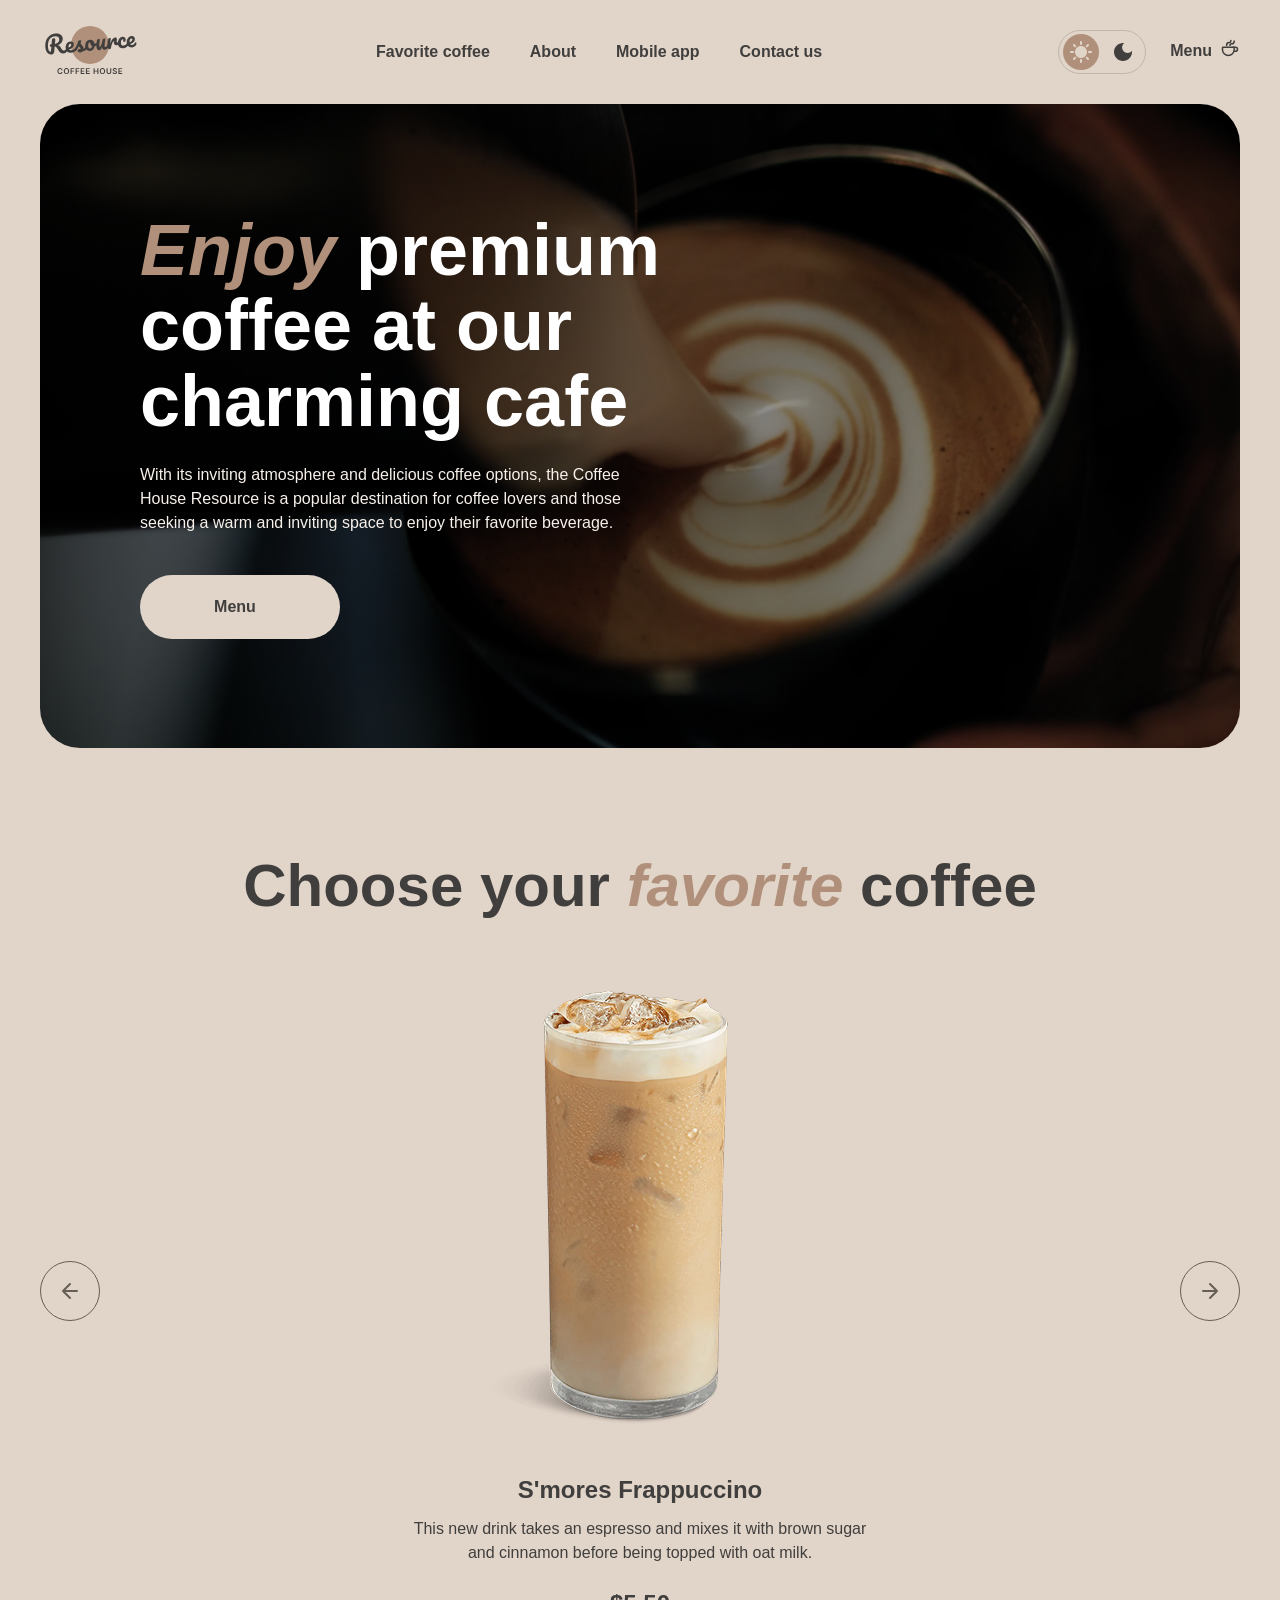
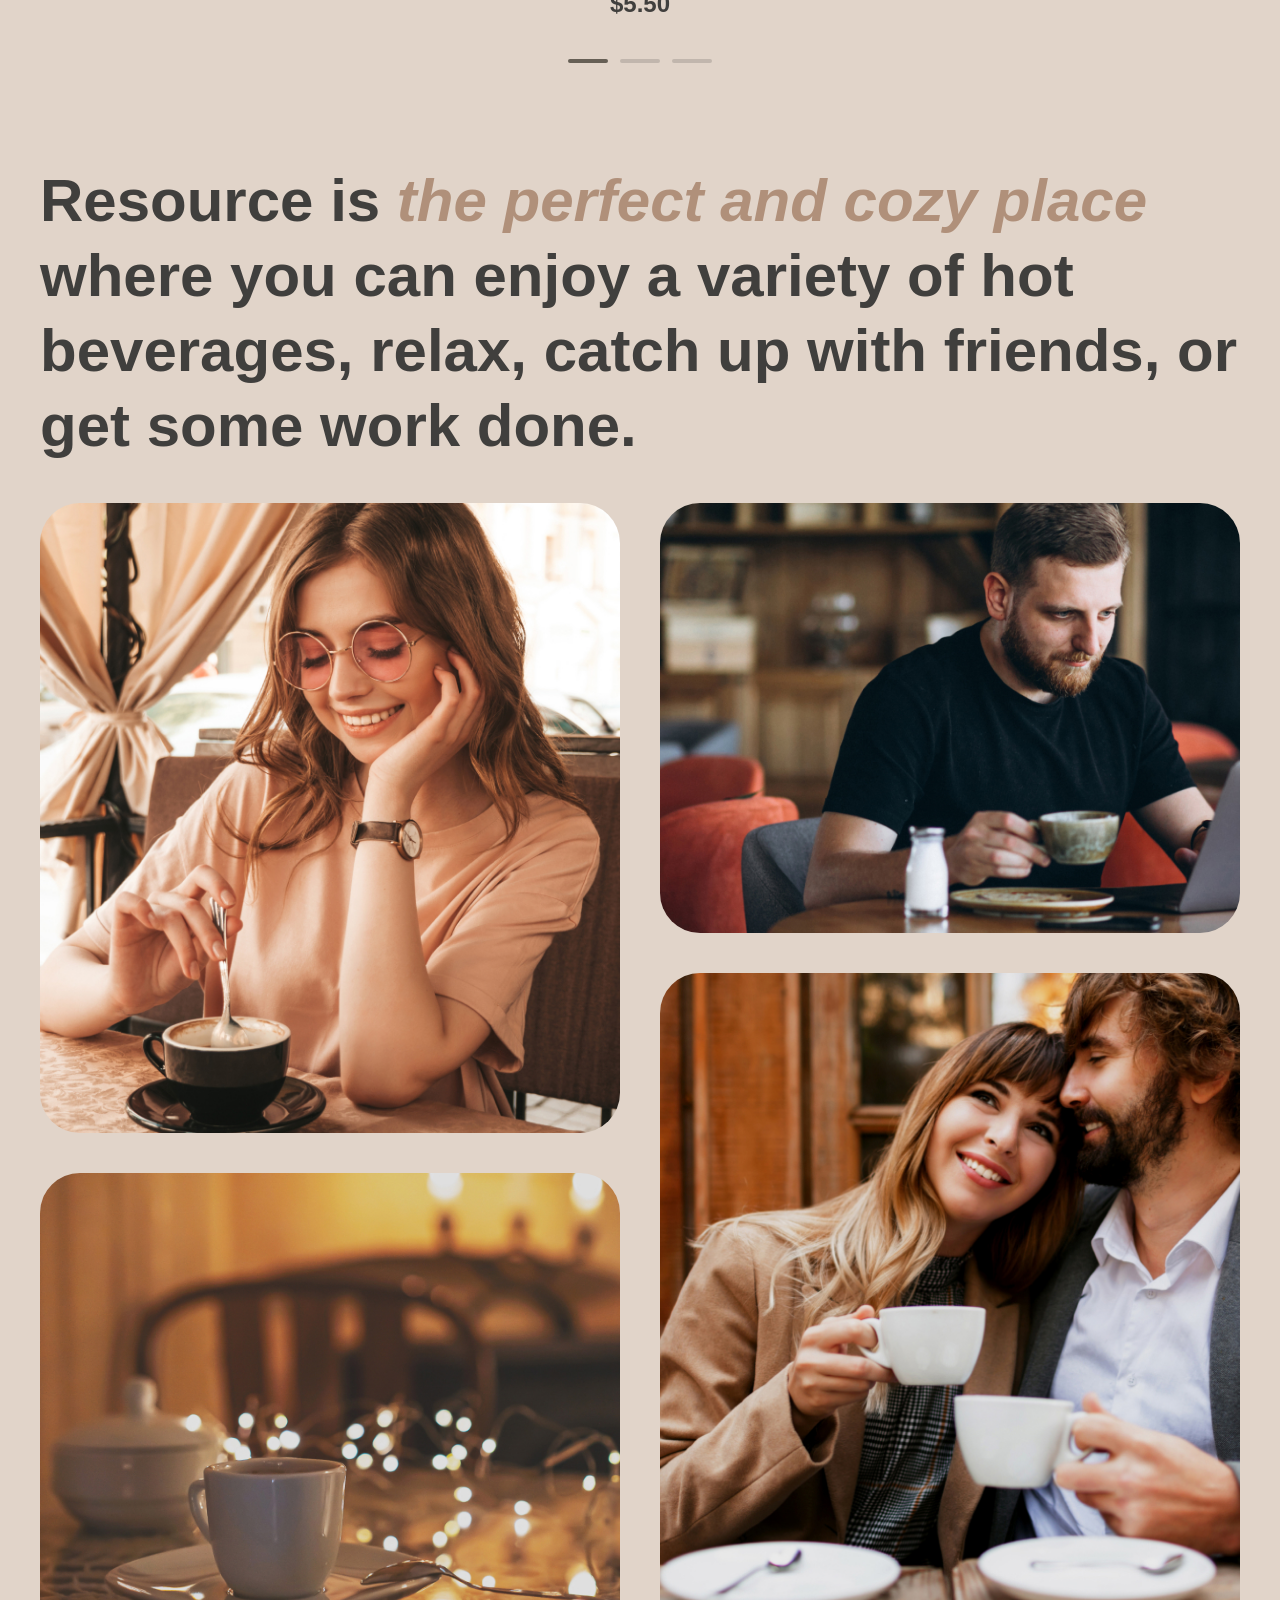
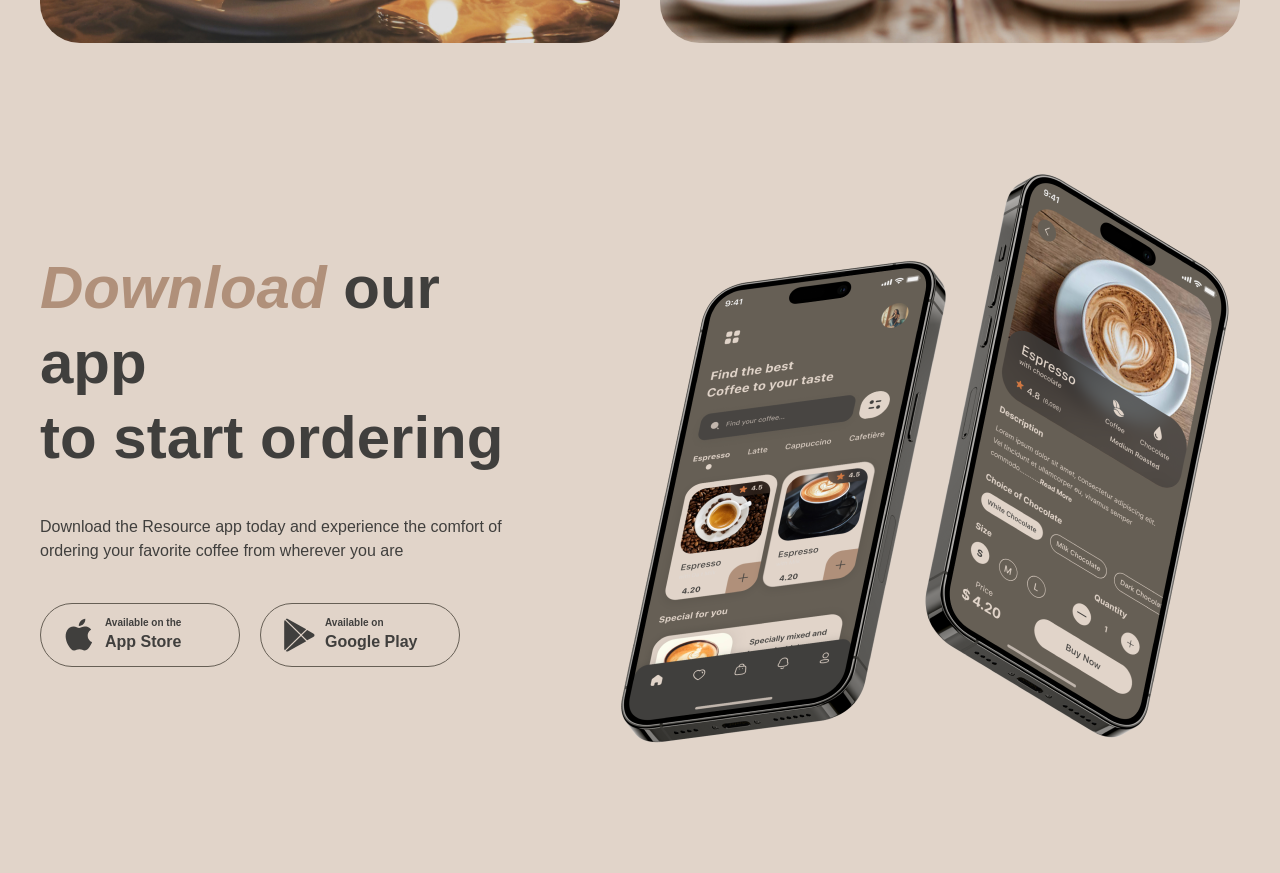
==== index.html @ 79fb5dda "feat: add mobile app section on main page" ====
<!DOCTYPE html>
<html lang="en">
<head>
  <meta charset="UTF-8">
  <meta name="viewport" content="width=device-width, initial-scale=1.0">
  <link rel="stylesheet" href="style.css">
  <title>Coffee House</title>
</head>
<body>
  <header class="header">
    <a href="#" class="header__logo">
      <img src="./assets/logo.svg" alt="logo"/>
    </a>
    <nav class="header__nav">
      <ul class="nav__list">
        <li class="nav__item">
          <a href="#favorite" class="nav__link">Favorite coffee</a>
        </li>
        <li class="nav__item">
          <a href="#about" class="nav__link">About</a>
        </li>
        <li class="nav__item">
          <a href="#mobile" class="nav__link">Mobile app</a>
        </li>
        <li class="nav__item">
          <a href="#" class="nav__link">Contact us</a>
        </li>
      </ul>
    </nav>
    <div class="header__actions">
      <button class="theme-toggle" aria-label="theme-toggle">
        <span class="theme-toggle__icon">
          <img src="./assets/Sun.svg" alt="sun"/>
        </span>
        <span class="theme-toggle__icon">
          <img src="./assets/Moon.svg" alt="Moon"/>
        </span>
      </button>
      <a href="#" class="menu-btn">
        <span class="menu-btn__text">Menu</span>
        <span class="menu-btn__icon">
          <img src="./assets/coffee-cup.svg" alt="coffee-cup"/>
        </span>
      </a>
    </div>
  </header>
  <main>
    <section class="hero">
      <div class="hero__content">
        <h1 class="hero__title">
          <span class="hero__title--accent">Enjoy</span>
          premium <br />
          coffee at our charming cafe
        </h1>
        <p class="hero__description">
          With its inviting atmosphere and delicious coffee options, the Coffee House Resource is a popular destination
          for coffee lovers and those seeking a warm and inviting space to enjoy their favorite beverage.
        </p>
        <a href="#" class="hero__btn btn-menu">
          <span class="btn-menu__text">Menu</span>
          <span class="btn-menu__icon">
            <img src="./assets/coffee-cup.svg" alt="coffee-cup"/>
          </span>
        </a>
      </div>
    </section>
    <section class="coffee-slider" id="favorite">
      <h2 class="coffee-slider__title">
        Choose your
        <span class="coffee-slider__title--accent">favorite</span>
        coffee
      </h2>
      <div class="coffee-slider__body">
        <button class="coffee-slider__arrow coffee-slider__arrow--prev" aria-label="prev slide">
          <svg width="24" height="24" viewBox="0 0 24 24" fill="none" stroke="currentColor" stroke-width="2">
            <path d="M19 12H5M5 12L12 19M5 12L12 5" stroke-linecap="round" stroke-linejoin="round"/>
          </svg>
        </button>
        <div class="coffee-slider__slide">
          <div class="coffee-slide__image-wrapper">
            <img src="./assets/coffee-slider-1.png" alt="S'mores Frappuccino" class="coffee-slide__image"/>
          </div>
          <div class="coffee-slide__content">
            <h3 class="coffee-slide__title">
              S'mores Frappuccino
            </h3>
            <p class="coffee-slide__description">
              This new drink takes an espresso and mixes it with brown sugar and cinnamon before being topped with oat milk.
            </p>
            <span class="coffee-slide__price">$5.50</span>
          </div>
        </div>
        <button class="coffee-slider__arrow coffee-slider__arrow--next" aria-label="next slide">
          <svg width="24" height="24" viewBox="0 0 24 24" fill="none" stroke="currentColor" stroke-width="2">
            <path d="M5 12H19M19 12L12 5M19 12L12 19" stroke-linecap="round" stroke-linejoin="round"/>
          </svg>
        </button>
      </div>
      <div class="coffee-slider__pagination pagination">
        <button class="pagination__bullet pagination__bullet--active">
        </button>
        <button class="pagination__bullet"></button>
        <button class="pagination__bullet"></button>
      </div>
    </section>
    <section class="about-us" id="about">
      <h2 class="about-us__title">
        Resource is
        <span class="about-us__title--accent">
          the perfect and cozy place
        </span>
        where you can enjoy a variety of hot beverages, relax, catch up with friends, or get some work done.
      </h2>
      <div class="about-us__grid gallery">
        <div class="gallery__item gallery__item--top-left">
          <img src="./assets/about-1.jpg" class="gallery__image" alt="about-1">
        </div>
        <div class="gallery__item gallery__item--bottom-left">
          <img src="./assets/about-2.jpg" class="gallery__image" alt="about-2">
        </div>
        <div class="gallery__item gallery__item--top-right">
          <img src="./assets/about-3.jpg" class="gallery__image" alt="about-3">
        </div>
        <div class="gallery__item gallery__item--bottom-right">
          <img src="./assets/about-4.jpg" class="gallery__image" alt="about-4">
        </div>
      </div>
    </section>
    <section class="download-app" id="mobile">
      <div class="download-app__content">
        <h2 class="download-app__title">
          <span class="download-app__title--accent">
            Download
          </span>
          our app<br/>
          to start ordering
        </h2>
        <p class="download-app__description">
          Download the Resource app today and experience the comfort of ordering your favorite coffee from wherever you are
        </p>
        <div class="download-app__buttons">
          <a href="#" class="app-btn" target="_blank" rel="noopener">
            <svg class="app-btn__icon" width="36" height="36" viewBox="0 0 36 36" fill="none" xmlns="http://www.w3.org/2000/svg">
              <path d="M26.7063 18.6307C26.6694 14.6324 30.0641 12.6872 30.2193 12.5966C28.2967 9.86366 25.3169 9.49026 24.2697 9.46048C21.767 9.20369 19.3393 10.9206 18.0644 10.9206C16.764 10.9206 14.8008 9.48529 12.6848 9.52747C9.96196 9.56841 7.41468 11.1055 6.01762 13.4923C3.13444 18.359 5.28474 25.5108 8.04705 29.4446C9.42884 31.3712 11.0435 33.5223 13.1569 33.4466C15.2245 33.3635 15.9968 32.1614 18.4919 32.1614C20.9641 32.1614 21.6893 33.4466 23.8447 33.3983C26.0637 33.3635 27.4608 31.463 28.7942 29.519C30.3911 27.3108 31.0323 25.1362 31.0578 25.0245C31.0056 25.0071 26.7483 23.4229 26.7063 18.6307Z" fill="#403F3D"/>
              <path d="M22.6347 6.87268C23.7468 5.51675 24.5076 3.67205 24.2964 1.80005C22.6869 1.86952 20.674 2.88554 19.5149 4.21169C18.4893 5.38029 17.5732 7.29571 17.8099 9.097C19.6179 9.2285 21.4743 8.20752 22.6347 6.87268Z" fill="#403F3D"/>
            </svg>
            <div class="app-btn__text">
              <span class="app-btn__subtitle">
                Available on the
              </span>
              <span class="app-btn__title">
                App Store
              </span>
            </div>
          </a>
          <a href="#" class="app-btn" target="_blank" rel="noopener">
            <svg class="app-btn__icon" width="36" height="36" viewBox="0 0 36 36" fill="none" xmlns="http://www.w3.org/2000/svg">
              <path d="M3.7558 3.20309C3.39335 3.57302 3.18359 4.14896 3.18359 4.89483V31.4995C3.18359 32.2454 3.39335 32.8213 3.7558 33.1913L3.84525 33.2725L19.1359 18.3701V18.0182L3.84525 3.11587L3.7558 3.20309Z" fill="#403F3D"/>
              <path d="M26.0776 23.34L20.9863 18.3701V18.0182L26.0837 13.0482L26.1979 13.1129L32.2345 16.4618C33.9573 17.4122 33.9573 18.9761 32.2345 19.9325L26.1979 23.2754L26.0776 23.34Z" fill="#403F3D"/>
              <path d="M25.2733 24.2008L20.0617 19.1196L4.68164 34.1167C5.25384 34.7031 6.18695 34.7738 7.24807 34.1873L25.2733 24.2008Z" fill="#403F3D"/>
              <path d="M25.2733 12.1876L7.24807 2.20103C6.18695 1.62058 5.25384 1.69125 4.68164 2.27772L20.0617 17.2688L25.2733 12.1876Z" fill="#403F3D"/>
            </svg>
            <div class="app-btn__text">
              <span class="app-btn__subtitle">
                Available on
              </span>
              <span class="app-btn__title">
                Google Play
              </span>
            </div>
          </a>
        </div>
      </div>
      <div class="download-app__visual">
        <img class="phones__image" src="./assets/mobile-screens.png" alt="mobile-screens"/>
      </div>
    </section>
  </main>
</body>
</html>
---- style.css ----
*,
*::before,
*::after {
  box-sizing: border-box;
  margin: 0;
  padding: 0;
}

:root {
  --bg-color-inverse: #E1D4C9;
  --tx-color-dark: #403F3D;
  --tx-color-accent: #B0907A;
  --border-primary: #C1B6AD;
  --border-container: #665F55;
  --font-main: 'Inter', sans-serif;
}

body {
  margin: 0;
  font-family: var(--font-main);
  color: var(--tx-color-dark);
  background: #E1D4C9;
}

.header,
main {
  max-width: 1440px;
  margin: 0 auto;
}

.header {
  padding: 20px 40px;
  display: flex;
  align-items: center;
  justify-content: space-between;
}

.nav__list {
  display: flex;
  gap: 40px;
  list-style: none;
  margin: 0;
  padding: 0;
}

.nav__link,
.menu-btn {
  padding: 5px 0;
  text-decoration: none;
  color: var(--tx-color-dark);
  font-weight: 600;
  font-size: 16px;
  line-height: 150%;
  transition: color 0.2s ease;
  border-bottom: 2px solid transparent;
}

.nav__link:hover,
.menu-btn:hover {
  color: var(--tx-color-accent);
  border-bottom-color: var(--tx-color-dark);
}

.header__actions {
  display: flex;
  align-items: center;
  gap: 24px;
}

/* Theme switcher (capsule) */
.theme-toggle {
  width: 88px;
  height: 44px;
  border-radius: 100px;
  border: 1px solid var(--border-primary);
  background-color: var(--color-bg-toggle);
  display: flex;
  align-items: center;
  justify-content: space-between;
  padding: 4px;
  cursor: pointer;
  position: relative;
}

.theme-toggle__icon {
  width: 36px;
  height: 36px;
  display: flex;
  align-items: center;
  justify-content: center;
  z-index: 2;
}

/* Simulation of an active circle for switching the theme */
.theme-toggle::before {
  content: '';
  position: absolute;
  left: 4px;
  top: 3px;
  width: 36px;
  height: 36px;
  background-color: var(--tx-color-accent);
  border-radius: 50%;
  transition: transform 0.3s ease;
  z-index: 1;
}

.menu-btn {
  display: flex;
  align-items: center;
  gap: 8px;
  padding: 0;
}

.hero {
  display: flex;
  align-items: center;
  padding: 60px 100px;
  margin: 0 40px;
  min-height: 644px;
  border-radius: 40px;
  background-image:
    linear-gradient(90deg, rgba(0, 0, 0, 0.7) 0%, rgba(0, 0, 0, 0.4) 50%, rgba(0, 0, 0, 0.2) 100%),
    url('./assets/img-hero.jpg');
  background-size: cover;
  background-position: center;
  background-repeat: no-repeat;
  box-sizing: border-box;
}

.hero__content {
  font-family: var(--font-main);
  max-width: 530px;
  display: flex;
  flex-direction: column;
  align-items: flex-start;
}

.hero__title {
  font-size: 72px;
  line-height: 1.05;
  font-weight: 600;
  color: #ffffff;
  margin: 0 0 24px 0;
  align-self: stretch;
}

.hero__title--accent {
  color: #B0907A;
  font-style: italic;
}

.hero__description {
  font-size: 16px;
  line-height: 1.5;
  font-weight: 400;
  color: #F8F1EB;
  margin: 0 0 40px 0;
}

.btn-menu__icon {
  opacity: 0;
  transform: translateX(10px);
  width: 0;
  transition:
    opacity 0.3s ease,
    transform 0.3s ease,
    width 0.3s ease;
}

.btn-menu {
  display: flex;
  align-items: center;
  justify-content: center;
  gap: 10px;
  width: 200px;
  height: 64px;
  background-color: var(--bg-color-inverse);
  color: var(--tx-color-dark);
  font-size: 16px;
  font-weight: 600;
  text-decoration: none;
  border-radius: 100px;
  transition: background-color 0.2s ease, transform 0.5s ease;
  overflow: hidden;
}

.btn-menu:hover .btn-menu__text {
  transition: transform 0.5s ease;
  transform: translateX(-5px);
}

.btn-menu:hover .btn-menu__icon {
  opacity: 1;
  transition: transform 0.5s ease;
  transform: translateX(0);
  width: 20px;
}

.btn-menu:active {
  transform: scale(0.98);
}

.coffee-slider {
  margin: 0 40px;
  padding: 100px 0;
  font-family: var(--font-main);
  display: flex;
  flex-direction: column;
  align-items: center;
}

.coffee-slider__title,
.about-us__title,
.download-app__title {
  font-size: 60px;
  font-weight: 600;
  line-height: 125%;
  color: var(--tx-color-dark);
  text-align: center;
  margin: 0 0 40px 0;
}

.coffee-slider__title--accent,
.about-us__title--accent,
.download-app__title--accent {
  color: var(--tx-color-accent);
  font-style: italic;
}

.coffee-slider__body {
  width: 100%;
  display: flex;
  align-items: center;
  justify-content: space-between;
  gap: 40px;
  margin-bottom: 40px;
}

.coffee-slider__arrow {
  flex-shrink: 0;
  width: 60px;
  height: 60px;
  border-radius: 50%;
  border: 1px solid var(--border-container);
  background-color: transparent;
  color: var(--border-container);
  display: flex;
  align-items: center;
  justify-content: center;
  cursor: pointer;
  transition: background-color 0.2s ease, color 0.2s ease;
}

.coffee-slider__arrow:hover {
  background-color: var(--border-container);
  color: var(--bg-color-inverse);
}

.coffee-slider__slide {
  max-width: 480px;
  overflow: hidden;
  display: flex;
  display: flex;
  flex-direction: column;
  align-items: center;
  text-align: center;
}

.coffee-slide__image-wrapper {
  width: 100%;
  height: 480px;
  display: flex;
  align-items: center;
  justify-content: center;
  margin-bottom: 32px;
}

.coffee-slide__image {
  max-height: 100%;
  width: auto;
  object-fit: contain;
}

.coffee-slide__content {
  display: flex;
  flex-direction: column;
  align-items: center;
  color: var(--tx-color-dark);
}

.coffee-slide__title {
  margin-bottom: 12px;
}

.coffee-slide__title,
.coffee-slide__price {
  font-size: 24px;
  font-weight: 600;
  line-height: 125%;
}

.coffee-slide__description,
.download-app__description {
  font-size: 16px;
  font-weight: 400;
  line-height: 1.5;
  margin-bottom: 24px;
}

.coffee-slider__pagination {
  display: flex;
  gap: 12px;
}

.pagination__bullet {
  padding: 0;
  width: 40px;
  height: 4px;
  background-color: var(--border-primary);
  border: none;
  border-radius: 100px;
  cursor: pointer;
  transition: background-color 0.3s ease;
}

.pagination__bullet--active {
  background-color: var(--border-container);
}

.about-us {
  display: flex;
  flex-direction: column;
  align-items: center;
  padding: 0 40px;
  font-family: var(--font-main);
}

.about-us__title,
.download-app__title {
  text-align: left;
}

.about-us__grid {
  width: 100%;
  display: grid;
  grid-template-columns: repeat(2, 1fr);
  grid-template-rows: 430px 160px 270px 160px;
  gap: 40px;
  width: 100%;
}

.gallery__item {
  width: 100%;
  height: 100%;
  overflow: hidden;
  border-radius: 40px;
}

.gallery__item:hover {
  cursor: pointer;
}

.gallery__image {
  width: 100%;
  height: 100%;
  object-fit: cover;
  display: block;
  transform: scale(1.1);
  transition: transform 0.4s ease-in-out, opacity 0.4s ease-in-out;
}

.gallery__item:hover .gallery__image {
  transform: scale(1);
  opacity: 0.9;
}

.gallery__item--top-left {
  grid-column: 1;
  grid-row: 1 / span 2;
}

.gallery__item--top-right {
  grid-column: 2;
  grid-row: 1;
}

.gallery__item--bottom-right {
  grid-column: 2;
  grid-row: 2 / span 3;
}

.gallery__item--bottom-left {
  grid-column: 1;
  grid-row: 3 / span 2;
}

.download-app {
  width: 100%;
  padding: 100px 40px;
  font-family: var(--font-main);
  display: flex;
  align-items: center;
  justify-content: space-between;
  gap: 60px;
}

.download-app__content {
  flex: 0 1 630px;
  display: flex;
  flex-direction: column;
  align-items: flex-start;
  color: var(--tx-color-dark);
}

.download-app__description {
  margin-bottom: 40px;
}

.download-app__buttons {
  display: flex;
  gap: 20px;
}

.app-btn {
  display: inline-flex;
  align-items: center;
  gap: 8px;
  width: 200px;
  height: 64px;
  padding: 12px 20px;
  border: 1px solid var(--border-container);
  border-radius: 100px;
  text-decoration: none;
  color: var(--tx-color-dark);
  transition: background-color 0.2s ease, color 0.2s ease;
  box-sizing: border-box;
}

.app-btn:hover {
  background-color: var(--tx-color-dark);
  color: var(--bg-color-inverse);
}

.app-btn__icon path {
  flex-shrink: 0;
}

.app-btn:hover .app-btn__icon path {
  fill: var(--bg-color-inverse);
}

.app-btn__text {
  display: flex;
  flex-direction: column;
}

.app-btn__subtitle {
  font-size: 10px;
  line-height: 1.4;
  font-weight: 600;
}

.app-btn__title {
  font-size: 16px;
  line-height: 1.5;
  font-weight: 600;
}

.download-app__visual {
  display: flex;
  justify-content: center;
  width: 100%;
  max-width: 630px;
  height: 630px;
}

.phones__image {
  height: 100%;
  width: auto;
  object-fit: contain;
  transition: transform 0.4s ease;
}
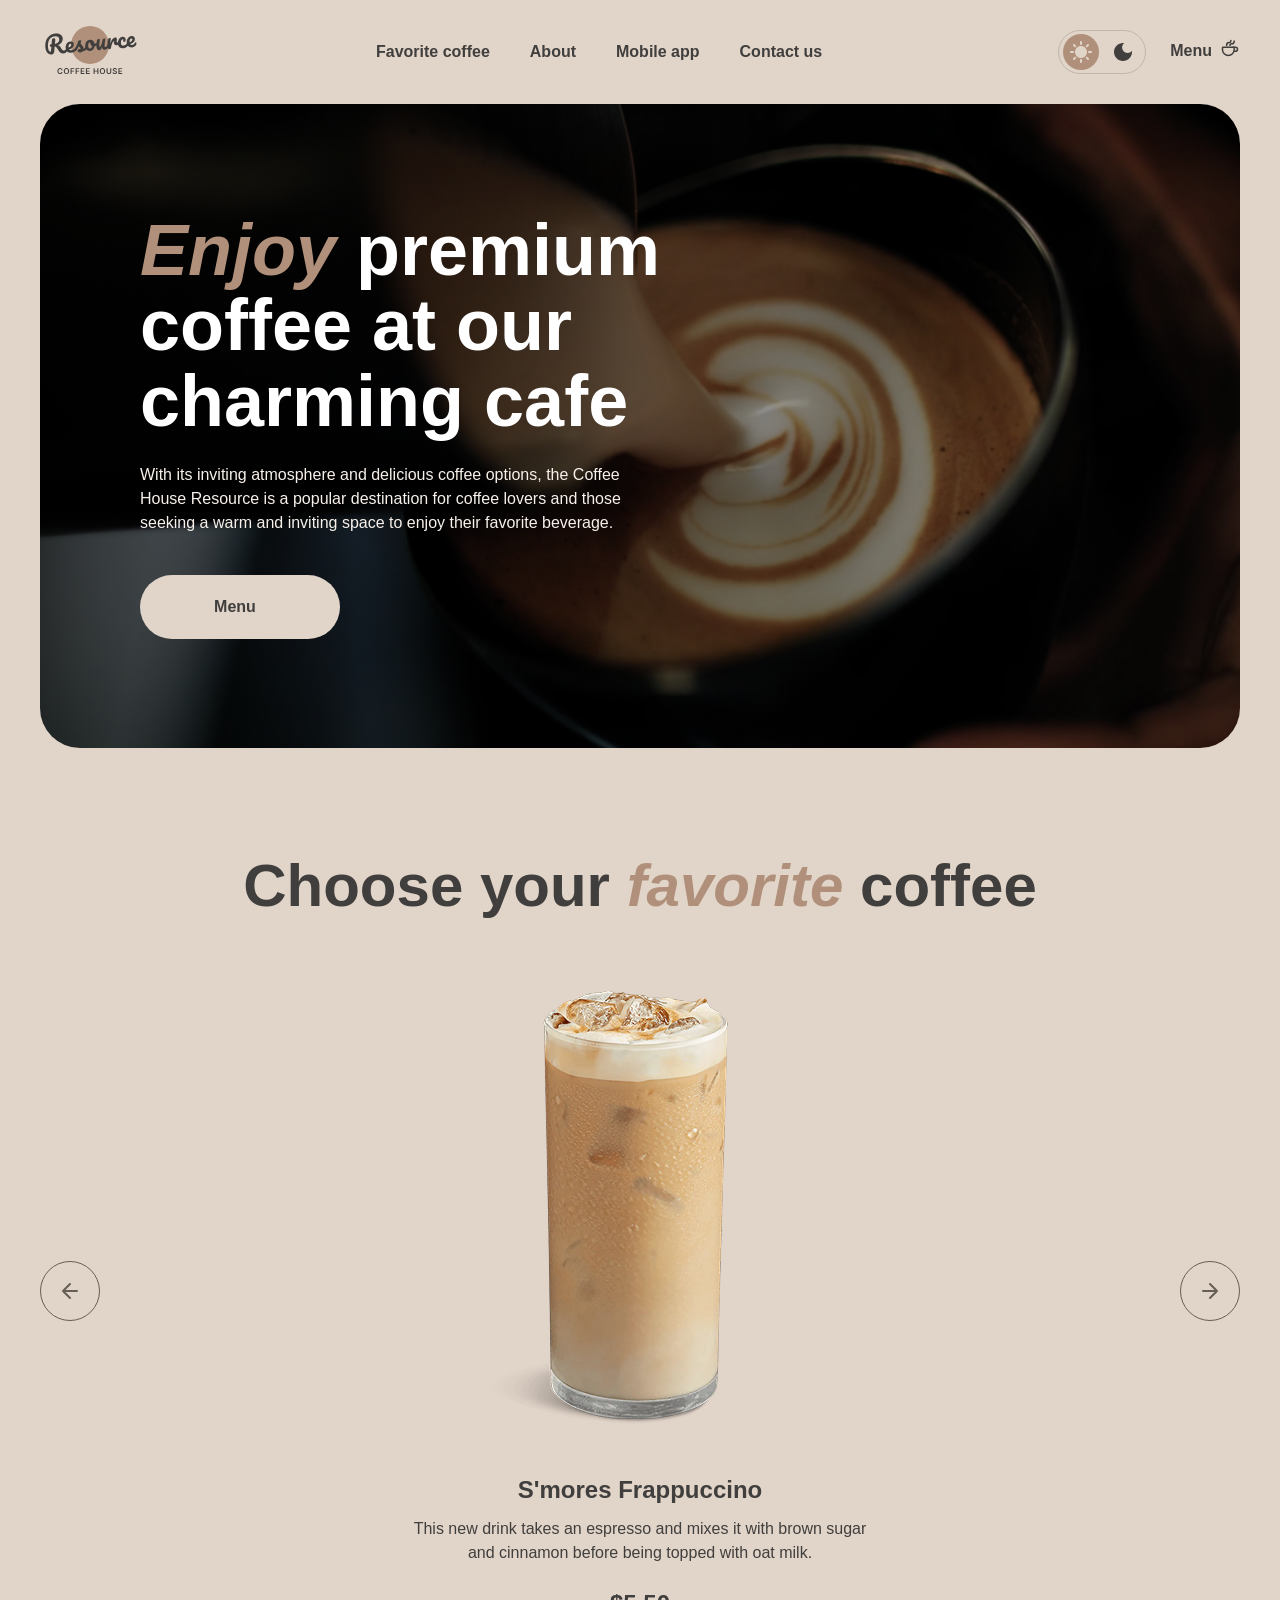
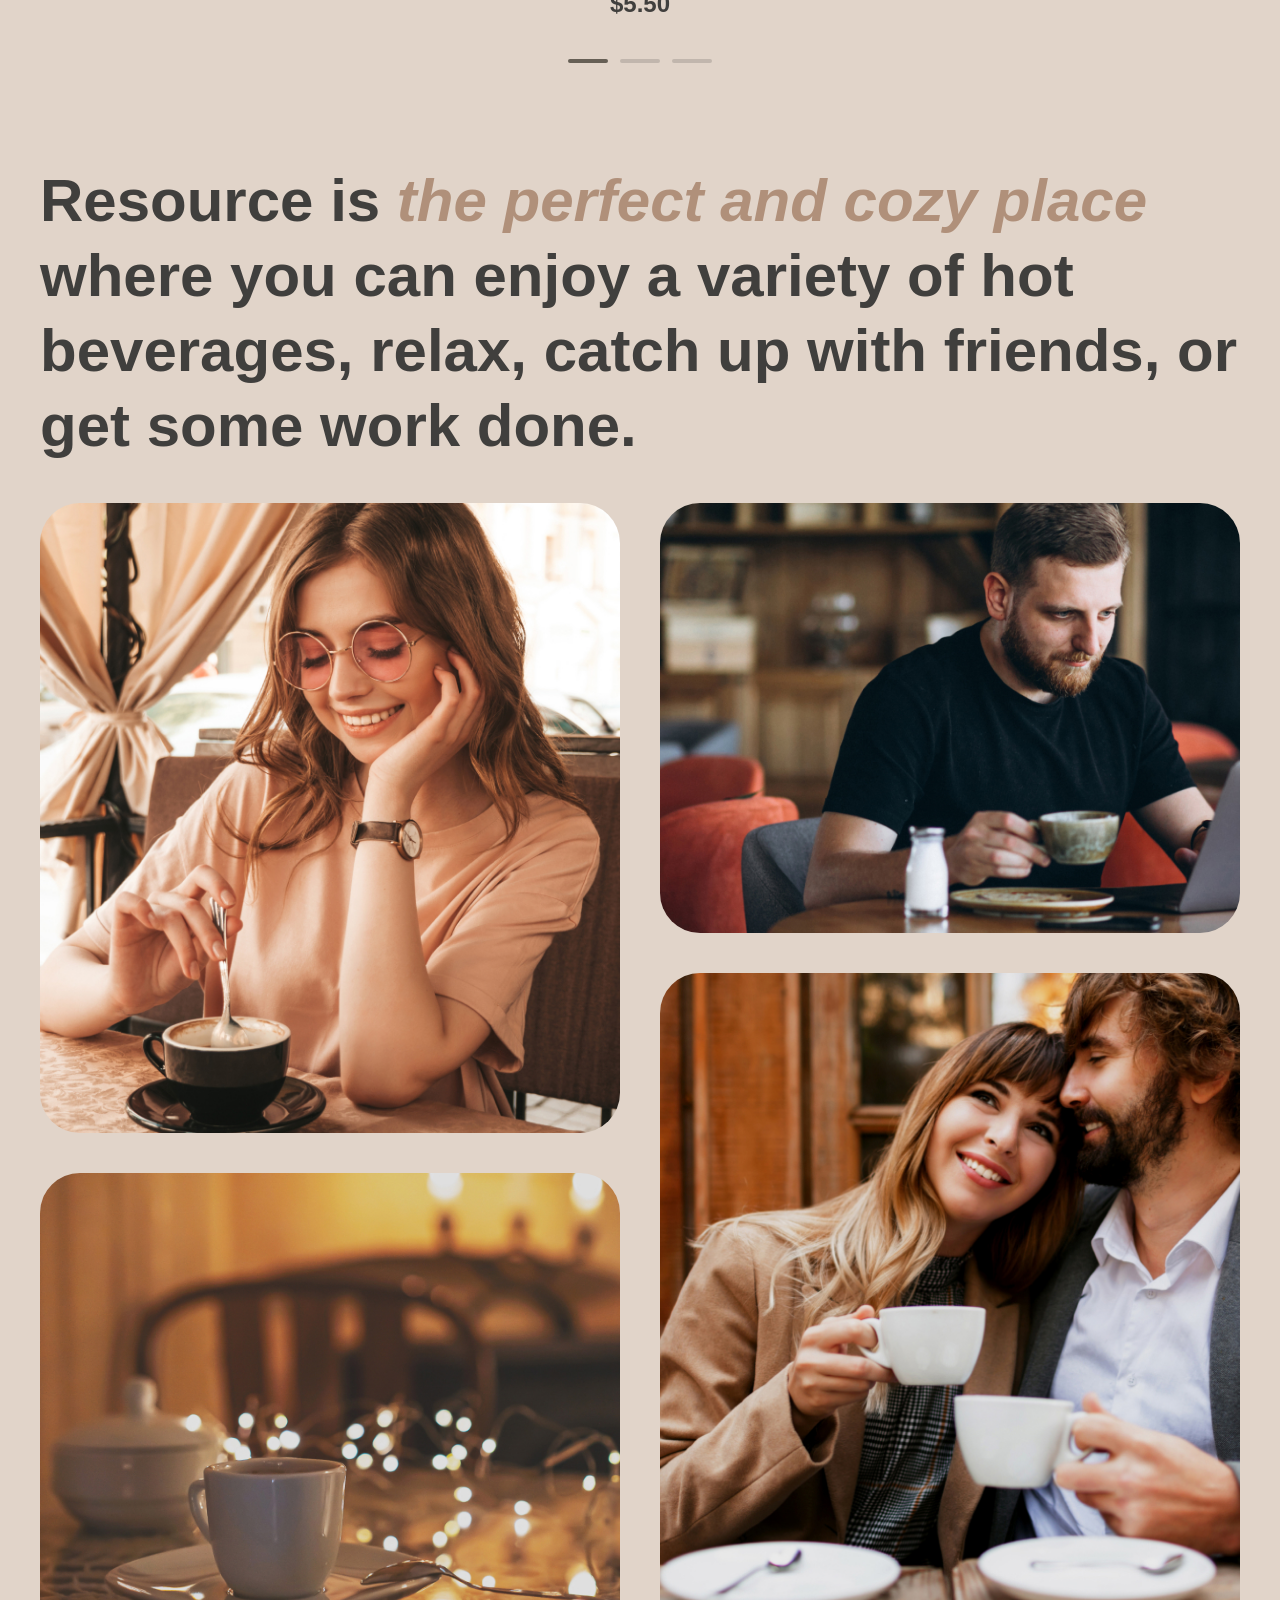
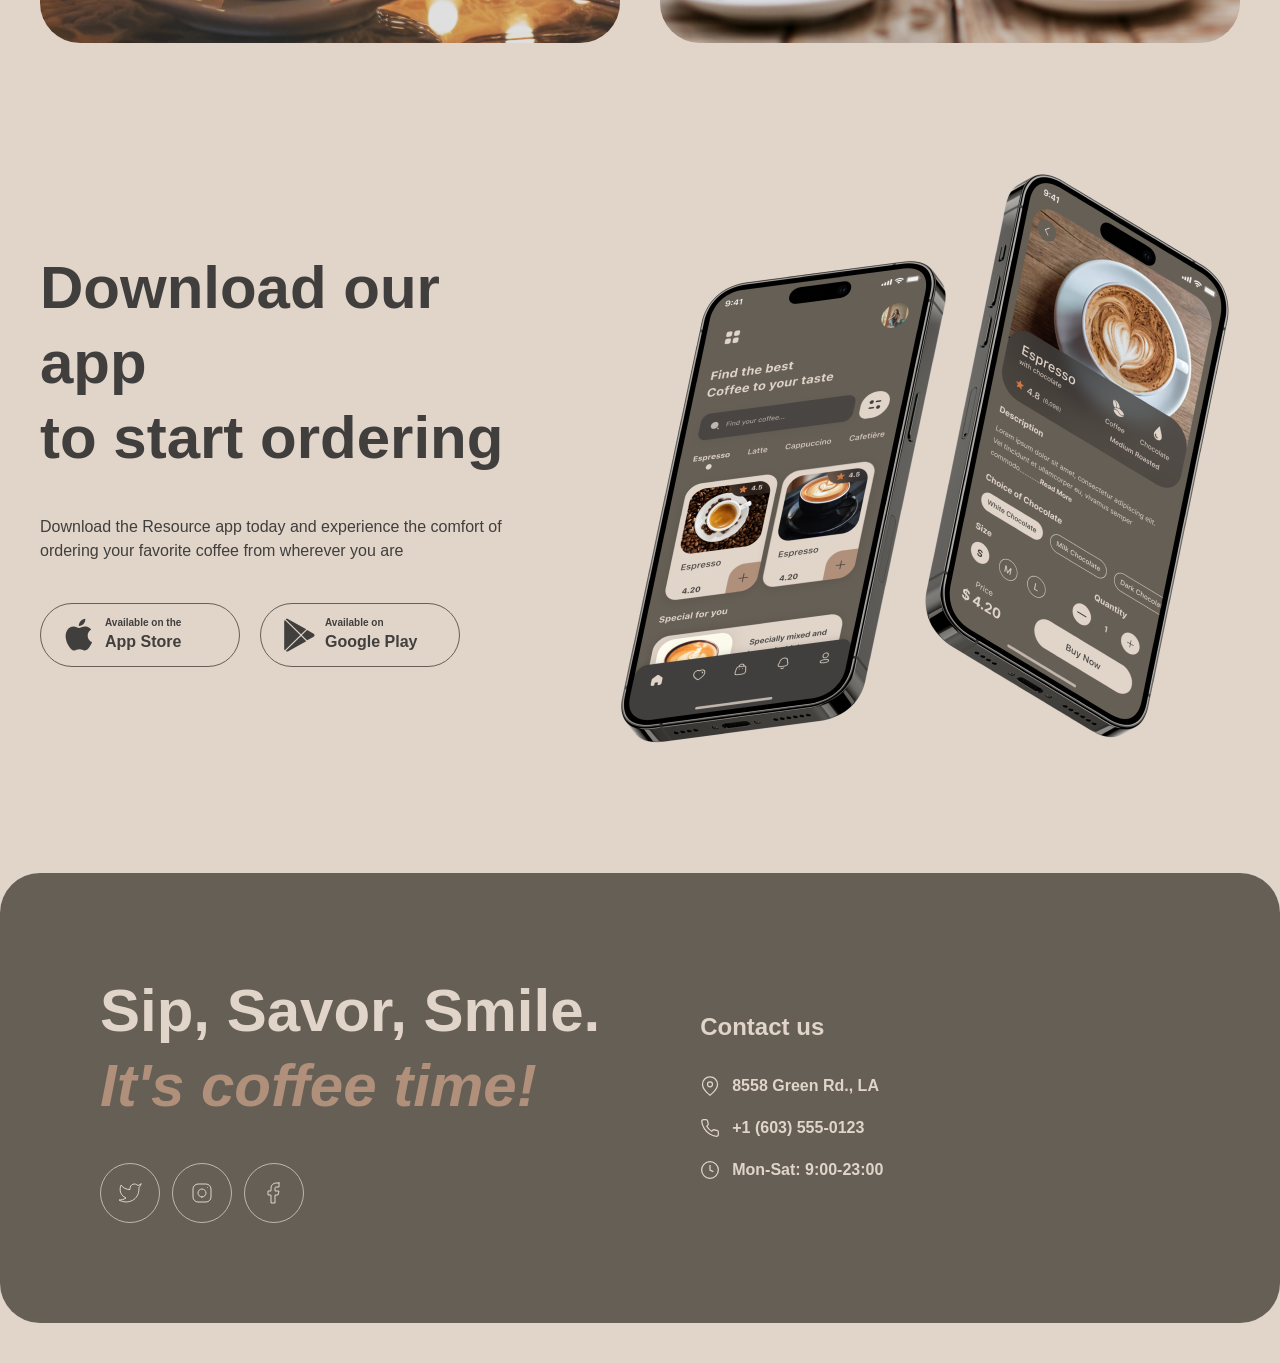
==== commit 50137e85: "feat: add footer" ====
--- a/index.html
+++ b/index.html
@@ -9,7 +9,7 @@
 <body>
   <header class="header">
     <a href="#" class="header__logo">
-      <img src="./assets/logo.svg" alt="logo"/>
+      <img src="./assets/logo.svg" alt="logo">
     </a>
     <nav class="header__nav">
       <ul class="nav__list">
@@ -23,23 +23,23 @@
           <a href="#mobile" class="nav__link">Mobile app</a>
         </li>
         <li class="nav__item">
-          <a href="#" class="nav__link">Contact us</a>
+          <a href="#contacts" class="nav__link">Contact us</a>
         </li>
       </ul>
     </nav>
     <div class="header__actions">
       <button class="theme-toggle" aria-label="theme-toggle">
         <span class="theme-toggle__icon">
-          <img src="./assets/Sun.svg" alt="sun"/>
+          <img src="./assets/Sun.svg" alt="sun">
         </span>
         <span class="theme-toggle__icon">
-          <img src="./assets/Moon.svg" alt="Moon"/>
+          <img src="./assets/Moon.svg" alt="Moon">
         </span>
       </button>
       <a href="#" class="menu-btn">
         <span class="menu-btn__text">Menu</span>
         <span class="menu-btn__icon">
-          <img src="./assets/coffee-cup.svg" alt="coffee-cup"/>
+          <img src="./assets/coffee-cup.svg" alt="coffee-cup">
         </span>
       </a>
     </div>
@@ -49,7 +49,7 @@
       <div class="hero__content">
         <h1 class="hero__title">
           <span class="hero__title--accent">Enjoy</span>
-          premium <br />
+          premium <br>
           coffee at our charming cafe
         </h1>
         <p class="hero__description">
@@ -59,7 +59,7 @@
         <a href="#" class="hero__btn btn-menu">
           <span class="btn-menu__text">Menu</span>
           <span class="btn-menu__icon">
-            <img src="./assets/coffee-cup.svg" alt="coffee-cup"/>
+            <img src="./assets/coffee-cup.svg" alt="coffee-cup">
           </span>
         </a>
       </div>
@@ -78,7 +78,7 @@
         </button>
         <div class="coffee-slider__slide">
           <div class="coffee-slide__image-wrapper">
-            <img src="./assets/coffee-slider-1.png" alt="S'mores Frappuccino" class="coffee-slide__image"/>
+            <img src="./assets/coffee-slider-1.png" alt="S'mores Frappuccino" class="coffee-slide__image">
           </div>
           <div class="coffee-slide__content">
             <h3 class="coffee-slide__title">
@@ -132,7 +132,7 @@
           <span class="download-app__title--accent">
             Download
           </span>
-          our app<br/>
+          our app<br>
           to start ordering
         </h2>
         <p class="download-app__description">
@@ -172,9 +172,72 @@
         </div>
       </div>
       <div class="download-app__visual">
-        <img class="phones__image" src="./assets/mobile-screens.png" alt="mobile-screens"/>
+        <img class="phones__image" src="./assets/mobile-screens.png" alt="mobile-screens">
       </div>
     </section>
   </main>
+  <footer class="footer" id="contacts">
+    <div class="footer__brand">
+      <h2 class="footer__heading">
+        Sip, Savor, Smile.
+        <br>
+        <span class="footer__heading--accent">
+          It's coffee time!
+        </span>
+      </h2>
+      <div class="footer__socials socials">
+        <a href="#" class="socials__link" aria-label="Twitter">
+          <svg width="24" height="24" viewBox="0 0 24 24" fill="none" stroke="currentColor">
+            <path d="M23 3.01006C23 3.01006 20.9821 4.20217 19.86 4.54006C19.2577 3.84757 18.4573 3.35675 17.567 3.13398C16.6767 2.91122 15.7395 2.96725 14.8821 3.29451C14.0247 3.62177 13.2884 4.20446 12.773 4.96377C12.2575 5.72309 11.9877 6.62239 12 7.54006V8.54006C10.2426 8.58562 8.50127 8.19587 6.93101 7.4055C5.36074 6.61513 4.01032 5.44869 3 4.01006C3 4.01006 -1 13.0101 8 17.0101C5.94053 18.408 3.48716 19.109 1 19.0101C10 24.0101 21 19.0101 21 7.51006C20.9991 7.23151 20.9723 6.95365 20.92 6.68006C21.9406 5.67355 23 3.01006 23 3.01006Z" stroke="#E1D4C9" stroke-linecap="round" stroke-linejoin="round"/>
+          </svg>
+        </a>
+        <a href="#" class="socials__link" aria-label="Instagram">
+          <svg width="24" height="24" viewBox="0 0 24 24" fill="none" stroke="currentColor">
+            <path d="M12 16C14.2091 16 16 14.2091 16 12C16 9.79086 14.2091 8 12 8C9.79086 8 8 9.79086 8 12C8 14.2091 9.79086 16 12 16Z" stroke="#E1D4C9" stroke-linecap="round" stroke-linejoin="round"/>
+            <path d="M3 16V8C3 5.23858 5.23858 3 8 3H16C18.7614 3 21 5.23858 21 8V16C21 18.7614 18.7614 21 16 21H8C5.23858 21 3 18.7614 3 16Z" stroke="#E1D4C9"/>
+            <path d="M17.5 6.51L17.51 6.49889" stroke="#E1D4C9" stroke-linecap="round" stroke-linejoin="round"/>
+          </svg>
+        </a>
+        <a href="#" class="socials__link" aria-label="Facebook">
+          <svg width="24" height="24" viewBox="0 0 24 24" fill="none" stroke="currentColor">
+            <path d="M17 2H14C12.6739 2 11.4021 2.52678 10.4645 3.46447C9.52678 4.40215 9 5.67392 9 7V10H6V14H9V22H13V14H16L17 10H13V7C13 6.73478 13.1054 6.48043 13.2929 6.29289C13.4804 6.10536 13.7348 6 14 6H17V2Z" stroke="#E1D4C9" stroke-linecap="round" stroke-linejoin="round"/>
+          </svg>
+        </a>
+      </div>
+    </div>
+    <div class="footer__contacts contacts">
+      <h3 class="contacts__title">
+        Contact us
+      </h3>
+      <ul class="contacts__list">
+        <li class="contacts__item">
+          <svg class="contacts__icon" width="20" height="20" viewBox="0 0 24 24" fill="none" stroke="currentColor" stroke-width="1.5">
+            <path d="M21 10c0 7-9 13-9 13s-9-6-9-13a9 9 0 0 1 18 0z"/>
+            <circle cx="12" cy="10" r="3"/>
+          </svg>
+          <a href="https://google.com" target="_blank" rel="noopener" class="contacts__link">
+            8558 Green Rd., LA
+          </a>
+        </li>
+        <li class="contacts__item">
+          <svg class="contacts__icon" width="20" height="20" viewBox="0 0 24 24" fill="none" stroke="currentColor" stroke-width="1.5">
+            <path d="M22 16.92v3a2 2 0 0 1-2.18 2 19.79 19.79 0 0 1-8.63-3.07 19.5 19.5 0 0 1-6-6 19.79 19.79 0 0 1-3.07-8.67A2 2 0 0 1 4.11 2h3a2 2 0 0 1 2 1.72 12.84 12.84 0 0 0 .7 2.81 2 2 0 0 1-.45 2.11L8.09 9.91a16 16 0 0 0 6 6l1.27-1.27a2 2 0 0 1 2.11-.45 12.84 12.84 0 0 0 2.81.7A2 2 0 0 1 22 16.92z"/>
+          </svg>
+          <a href="tel:+16035550123" class="contacts__link">
+            +1 (603) 555-0123
+          </a>
+        </li>
+        <li class="contacts__item">
+          <svg class="contacts__icon" width="20" height="20" viewBox="0 0 24 24" fill="none" stroke="currentColor" stroke-width="1.5">
+            <circle cx="12" cy="12" r="10"/>
+            <polyline points="12 6 12 12 16 14"/>
+          </svg>
+          <span class="contacts__text">
+            Mon-Sat: 9:00-23:00
+          </span>
+        </li>
+      </ul>
+    </div>
+  </footer>
 </body>
 </html>
--- a/style.css
+++ b/style.css
@@ -19,7 +19,7 @@
   margin: 0;
   font-family: var(--font-main);
   color: var(--tx-color-dark);
-  background: #E1D4C9;
+  background: var(--bg-color-inverse);
 }
 
 .header,
@@ -145,11 +145,6 @@
   align-self: stretch;
 }
 
-.hero__title--accent {
-  color: #B0907A;
-  font-style: italic;
-}
-
 .hero__description {
   font-size: 16px;
   line-height: 1.5;
@@ -221,9 +216,11 @@
   margin: 0 0 40px 0;
 }
 
+.hero__title--accent,
 .coffee-slider__title--accent,
 .about-us__title--accent,
-.download-app__title--accent {
+.download-app__title--accen,
+.footer__heading--accent {
   color: var(--tx-color-accent);
   font-style: italic;
 }
@@ -480,4 +477,107 @@
   width: auto;
   object-fit: contain;
   transition: transform 0.4s ease;
+}
+
+.footer {
+  width: 100%;
+  max-width: 1440px;
+  margin: 0 auto 40px;
+  background-color: var(--border-container);
+  border-radius: 40px;
+  padding: 100px;
+  font-family: var(--font-main);
+  display: flex;
+  justify-content: flex-start;
+  align-items: center;
+  gap: 100px;
+}
+
+.footer__brand {
+  display: flex;
+  flex-direction: column;
+  gap: 40px;
+}
+
+.footer__heading {
+  font-size: 60px;
+  line-height: 1.25;
+  line-height: 125%;
+  color: var(--bg-color-inverse);
+  margin: 0;
+}
+
+.socials {
+  display: flex;
+  gap: 12px;
+}
+
+.socials__link {
+  width: 60px;
+  height: 60px;
+  border: 1px solid var(--border-primary);
+  border-radius: 50%;
+  display: flex;
+  align-items: center;
+  justify-content: center;
+  color: var(--bg-color-inverse);
+  text-decoration: none;
+  transition: background-color 0.3s ease, color 0.3s ease, border-color 0.3s ease;
+}
+
+.socials__link:hover {
+  background-color: var(--bg-color-inverse);
+  border-color: var(--bg-color-inverse);
+}
+
+.socials__link:hover path {
+  stroke: var(--tx-color-dark);
+}
+
+.footer__contacts {
+  display: flex;
+  flex-direction: column;
+  gap: 32px;
+}
+
+.contacts__title {
+  font-size: 24px;
+  font-weight: 600;
+  line-height: 125%;
+  color: var(--bg-color-inverse);
+  margin: 0;
+}
+
+.contacts__list {
+  list-style: none;
+  padding: 0;
+  margin: 0;
+  display: flex;
+  flex-direction: column;
+  gap: 16px;
+}
+
+.contacts__item {
+  display: flex;
+  align-items: center;
+  gap: 12px;
+  border-bottom: 2px solid transparent;
+  transition: color 0.2s ease, border-color 0.2s ease;
+}
+
+.contacts__icon {
+  color: var(--bg-color-inverse);
+}
+
+.contacts__item:not(:last-child):hover {
+  border-bottom-color: var(--bg-color-inverse);
+}
+
+.contacts__link,
+.contacts__text {
+  font-size: 16px;
+  font-weight: 600;
+  line-height: 150%;
+  color: var(--bg-color-inverse);
+  text-decoration: none;
 }
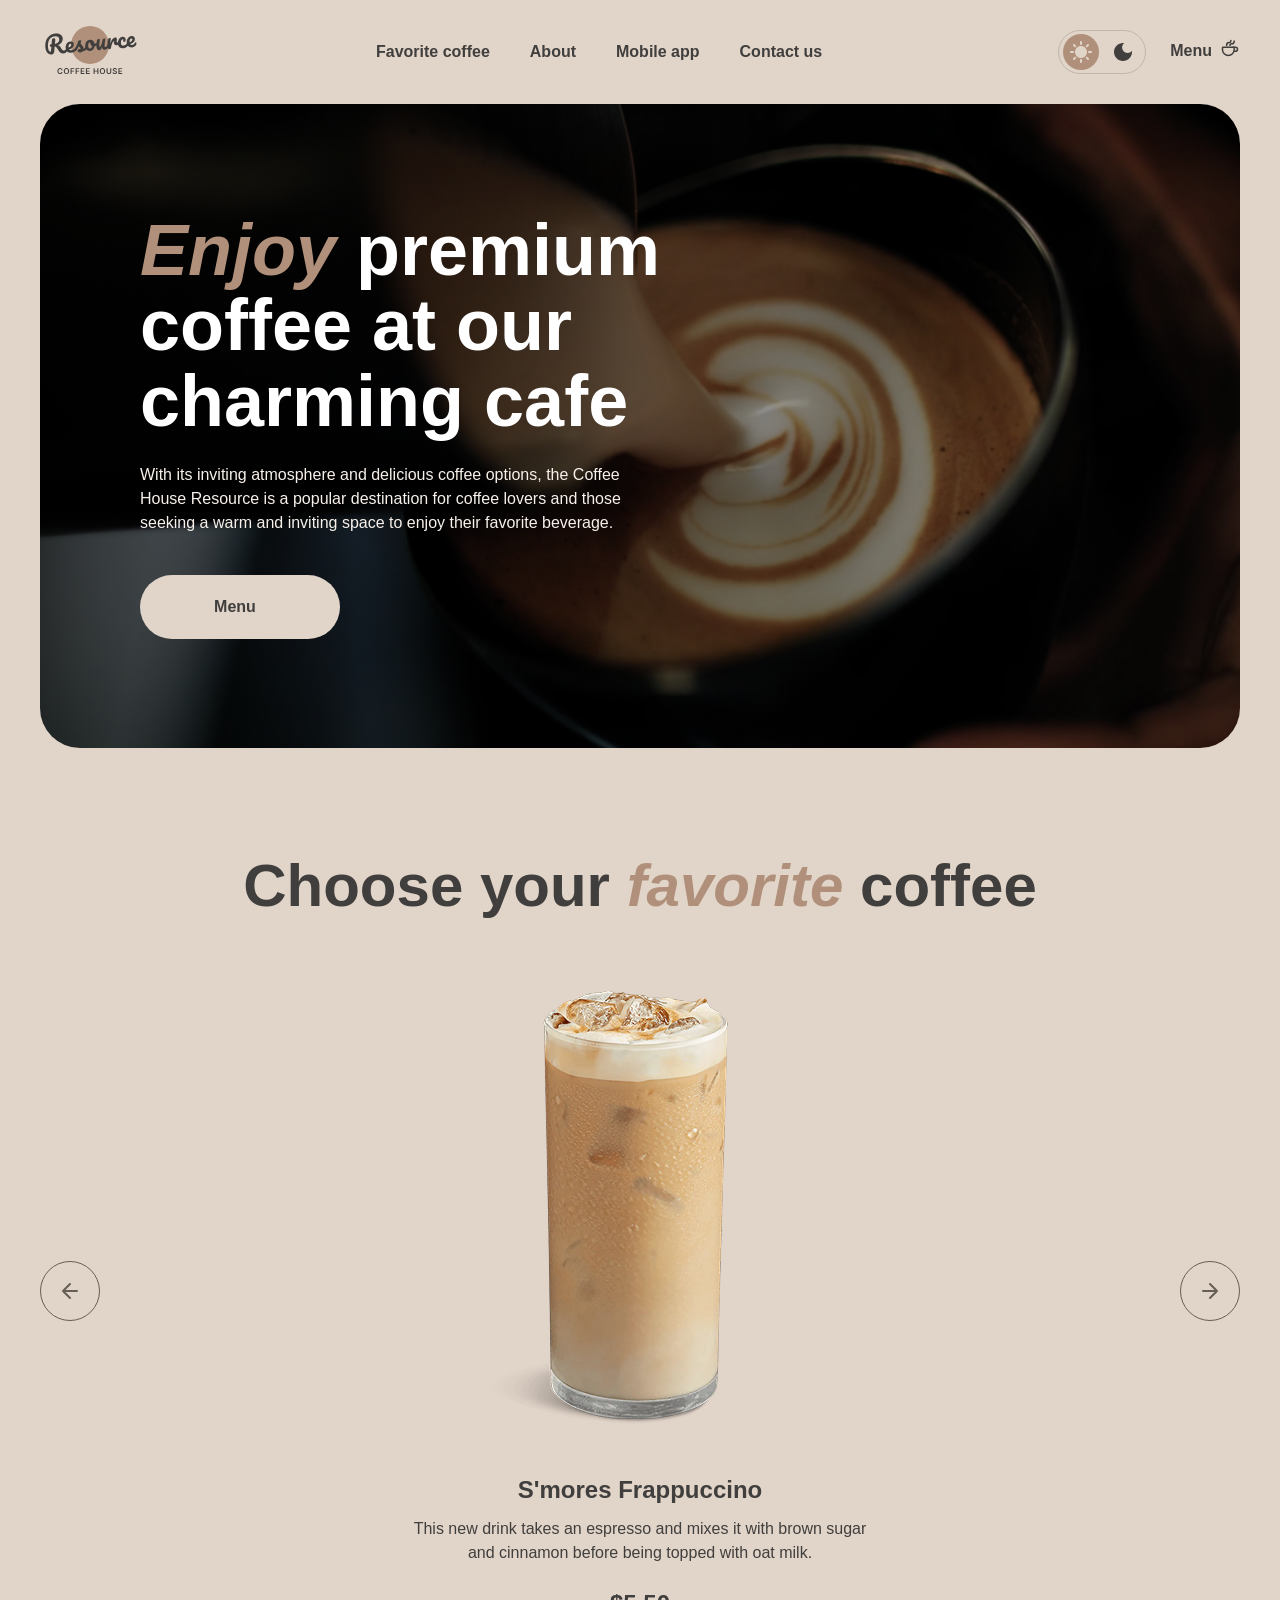
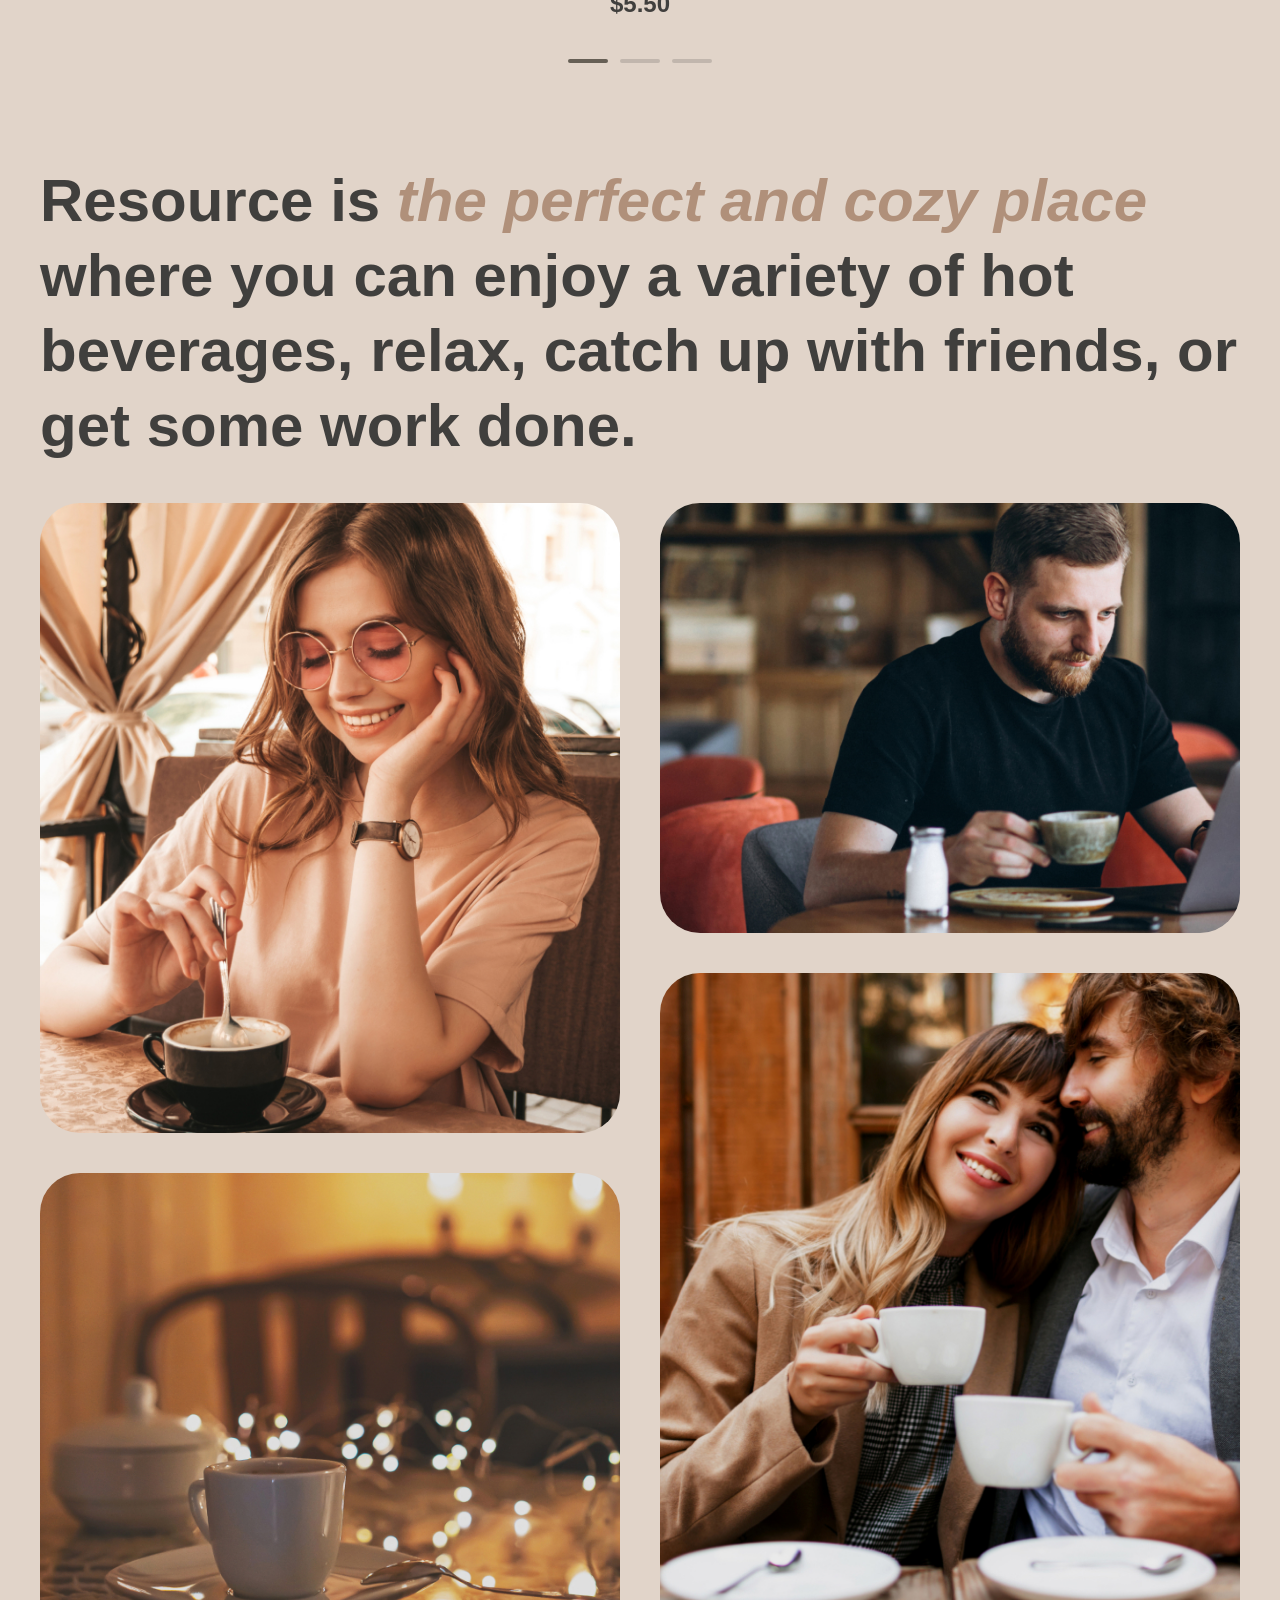
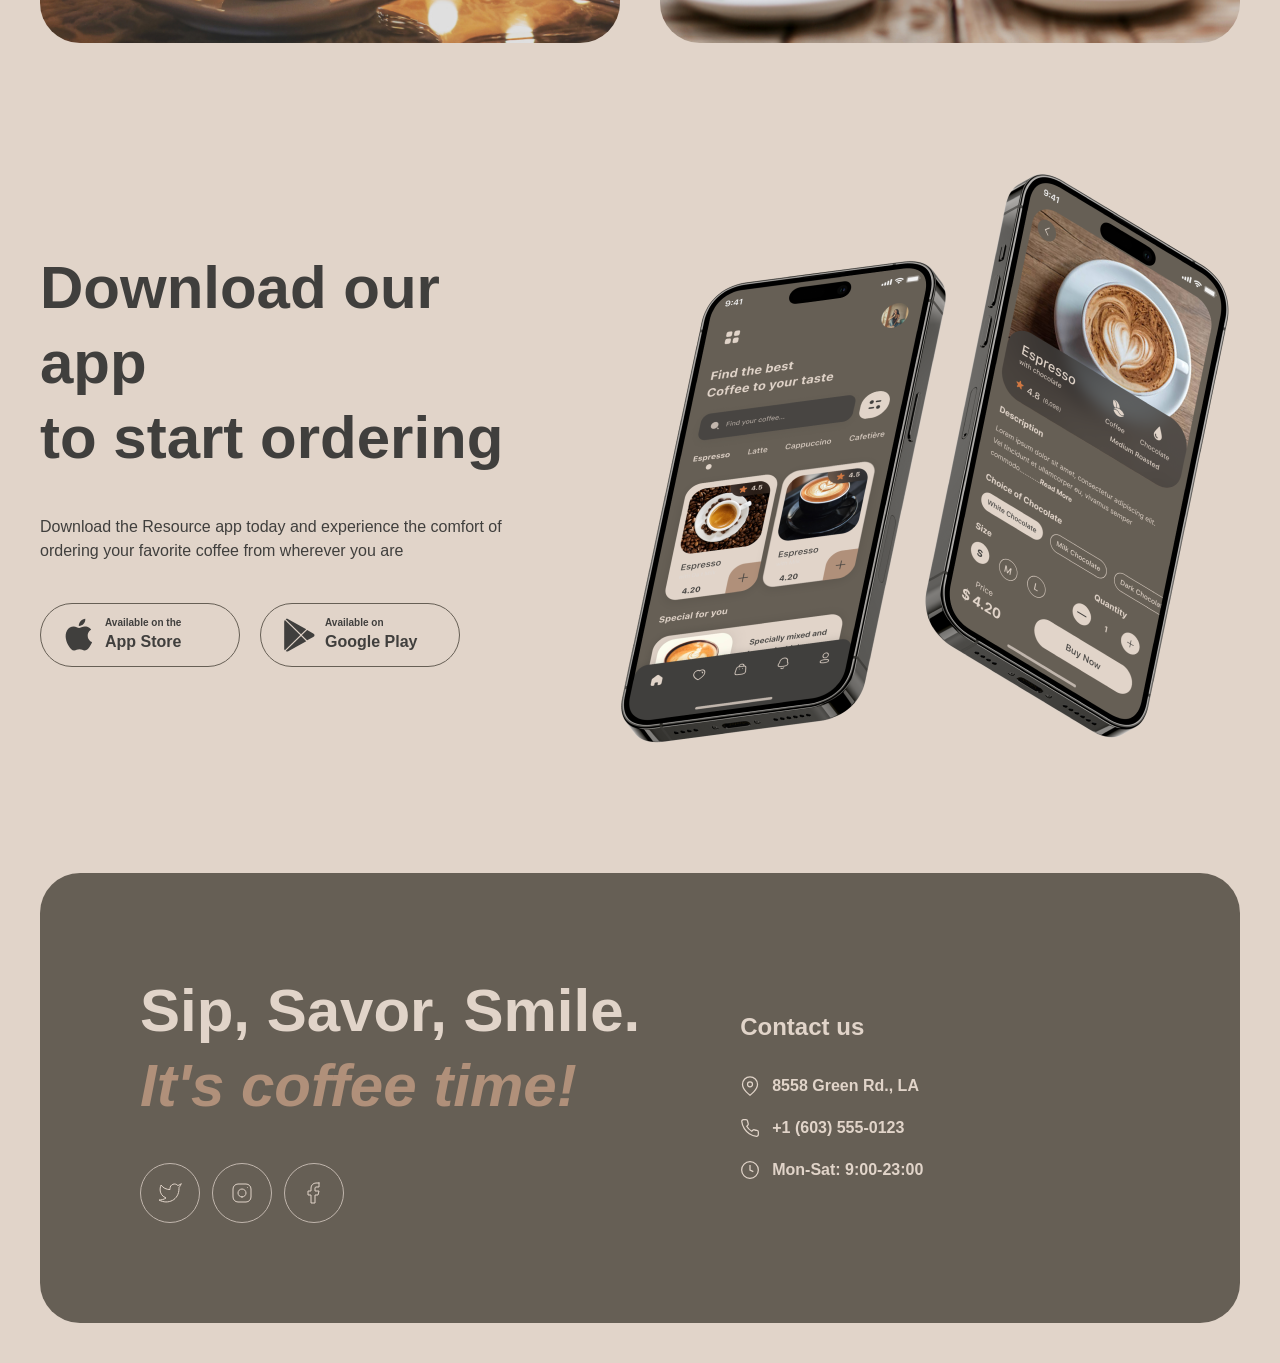
==== commit 385bec34: "feat: add responsive for 768px and markup for additional items" ====
--- a/index.html
+++ b/index.html
@@ -4,6 +4,7 @@
   <meta charset="UTF-8">
   <meta name="viewport" content="width=device-width, initial-scale=1.0">
   <link rel="stylesheet" href="style.css">
+  <link rel="icon" type="image/x-icon" href="assets/favicon.ico">
   <title>Coffee House</title>
 </head>
 <body>
@@ -30,18 +31,21 @@
     <div class="header__actions">
       <button class="theme-toggle" aria-label="theme-toggle">
         <span class="theme-toggle__icon">
-          <img src="./assets/Sun.svg" alt="sun">
+          <img src="./assets/Sun.svg" alt="sun" aria-hidden="true">
         </span>
         <span class="theme-toggle__icon">
-          <img src="./assets/Moon.svg" alt="Moon">
+          <img src="./assets/Moon.svg" alt="Moon" aria-hidden="true">
         </span>
       </button>
-      <a href="#" class="menu-btn">
+      <a href="menu.html" class="menu-btn">
         <span class="menu-btn__text">Menu</span>
         <span class="menu-btn__icon">
-          <img src="./assets/coffee-cup.svg" alt="coffee-cup">
+          <img src="./assets/coffee-cup.svg" alt="coffee-cup" aria-hidden="true">
         </span>
       </a>
+      <button class="burger-btn">
+        <span class="burger-btn__lines"></span>
+      </button>
     </div>
   </header>
   <main>
@@ -56,10 +60,10 @@
           With its inviting atmosphere and delicious coffee options, the Coffee House Resource is a popular destination
           for coffee lovers and those seeking a warm and inviting space to enjoy their favorite beverage.
         </p>
-        <a href="#" class="hero__btn btn-menu">
+        <a href="menu.html" class="hero__btn btn-menu">
           <span class="btn-menu__text">Menu</span>
           <span class="btn-menu__icon">
-            <img src="./assets/coffee-cup.svg" alt="coffee-cup">
+            <img src="./assets/coffee-cup.svg" alt="coffee-cup" aria-hidden="true">
           </span>
         </a>
       </div>
@@ -72,26 +76,58 @@
       </h2>
       <div class="coffee-slider__body">
         <button class="coffee-slider__arrow coffee-slider__arrow--prev" aria-label="prev slide">
-          <svg width="24" height="24" viewBox="0 0 24 24" fill="none" stroke="currentColor" stroke-width="2">
+          <svg width="24" height="24" viewBox="0 0 24 24" fill="none" stroke="currentColor" stroke-width="2" aria-hidden="true">
             <path d="M19 12H5M5 12L12 19M5 12L12 5" stroke-linecap="round" stroke-linejoin="round"/>
           </svg>
         </button>
-        <div class="coffee-slider__slide">
-          <div class="coffee-slide__image-wrapper">
-            <img src="./assets/coffee-slider-1.png" alt="S'mores Frappuccino" class="coffee-slide__image">
+        <div class="coffee-slider__viewport">
+          <div class="coffee-slider__track">
+            <div class="coffee-slider__slide">
+              <div class="coffee-slide__image-wrapper">
+                <img src="./assets/coffee-slider-1.png" alt="S'mores Frappuccino" class="coffee-slide__image">
+              </div>
+              <div class="coffee-slide__content">
+                <h3 class="coffee-slide__title">
+                  S'mores Frappuccino
+                </h3>
+                <p class="coffee-slide__description">
+                  This new drink takes an espresso and mixes it with brown sugar and cinnamon before being topped with oat milk.
+                </p>
+                <span class="coffee-slide__price">$5.50</span>
+              </div>
+            </div>
+            <div class="coffee-slider__slide">
+              <div class="coffee-slide__image-wrapper">
+                <img src="./assets/coffee-slider-2.png" alt="Caramel Macchiato" class="coffee-slide__image">
+              </div>
+              <div class="coffee-slide__content">
+                <h3 class="coffee-slide__title">
+                  Caramel Macchiato
+                </h3>
+                <p class="coffee-slide__description">
+                  Fragrant and unique classic espresso with rich caramel-peanut syrup, with cream under whipped thick foam.
+                </p>
+                <span class="coffee-slide__price">$5.00</span>
+              </div>
+            </div>
+            <div class="coffee-slider__slide">
+              <div class="coffee-slide__image-wrapper">
+                <img src="./assets/coffee-slider-3.png" alt="Ice coffee" class="coffee-slide__image">
+              </div>
+              <div class="coffee-slide__content">
+                <h3 class="coffee-slide__title">
+                  Ice coffee
+                </h3>
+                <p class="coffee-slide__description">
+                  A popular summer drink that tones and invigorates. Prepared from coffee, milk and ice.
+                </p>
+                <span class="coffee-slide__price">$4.50</span>
+              </div>
+            </div>
           </div>
-          <div class="coffee-slide__content">
-            <h3 class="coffee-slide__title">
-              S'mores Frappuccino
-            </h3>
-            <p class="coffee-slide__description">
-              This new drink takes an espresso and mixes it with brown sugar and cinnamon before being topped with oat milk.
-            </p>
-            <span class="coffee-slide__price">$5.50</span>
-          </div>
         </div>
         <button class="coffee-slider__arrow coffee-slider__arrow--next" aria-label="next slide">
-          <svg width="24" height="24" viewBox="0 0 24 24" fill="none" stroke="currentColor" stroke-width="2">
+          <svg width="24" height="24" viewBox="0 0 24 24" fill="none" stroke="currentColor" stroke-width="2" aria-hidden="true">
             <path d="M5 12H19M19 12L12 5M19 12L12 19" stroke-linecap="round" stroke-linejoin="round"/>
           </svg>
         </button>
@@ -140,7 +176,7 @@
         </p>
         <div class="download-app__buttons">
           <a href="#" class="app-btn" target="_blank" rel="noopener">
-            <svg class="app-btn__icon" width="36" height="36" viewBox="0 0 36 36" fill="none" xmlns="http://www.w3.org/2000/svg">
+            <svg class="app-btn__icon" width="36" height="36" viewBox="0 0 36 36" fill="none" xmlns="http://www.w3.org/2000/svg" aria-hidden="true">
               <path d="M26.7063 18.6307C26.6694 14.6324 30.0641 12.6872 30.2193 12.5966C28.2967 9.86366 25.3169 9.49026 24.2697 9.46048C21.767 9.20369 19.3393 10.9206 18.0644 10.9206C16.764 10.9206 14.8008 9.48529 12.6848 9.52747C9.96196 9.56841 7.41468 11.1055 6.01762 13.4923C3.13444 18.359 5.28474 25.5108 8.04705 29.4446C9.42884 31.3712 11.0435 33.5223 13.1569 33.4466C15.2245 33.3635 15.9968 32.1614 18.4919 32.1614C20.9641 32.1614 21.6893 33.4466 23.8447 33.3983C26.0637 33.3635 27.4608 31.463 28.7942 29.519C30.3911 27.3108 31.0323 25.1362 31.0578 25.0245C31.0056 25.0071 26.7483 23.4229 26.7063 18.6307Z" fill="#403F3D"/>
               <path d="M22.6347 6.87268C23.7468 5.51675 24.5076 3.67205 24.2964 1.80005C22.6869 1.86952 20.674 2.88554 19.5149 4.21169C18.4893 5.38029 17.5732 7.29571 17.8099 9.097C19.6179 9.2285 21.4743 8.20752 22.6347 6.87268Z" fill="#403F3D"/>
             </svg>
@@ -154,7 +190,7 @@
             </div>
           </a>
           <a href="#" class="app-btn" target="_blank" rel="noopener">
-            <svg class="app-btn__icon" width="36" height="36" viewBox="0 0 36 36" fill="none" xmlns="http://www.w3.org/2000/svg">
+            <svg class="app-btn__icon" width="36" height="36" viewBox="0 0 36 36" fill="none" xmlns="http://www.w3.org/2000/svg" aria-hidden="true">
               <path d="M3.7558 3.20309C3.39335 3.57302 3.18359 4.14896 3.18359 4.89483V31.4995C3.18359 32.2454 3.39335 32.8213 3.7558 33.1913L3.84525 33.2725L19.1359 18.3701V18.0182L3.84525 3.11587L3.7558 3.20309Z" fill="#403F3D"/>
               <path d="M26.0776 23.34L20.9863 18.3701V18.0182L26.0837 13.0482L26.1979 13.1129L32.2345 16.4618C33.9573 17.4122 33.9573 18.9761 32.2345 19.9325L26.1979 23.2754L26.0776 23.34Z" fill="#403F3D"/>
               <path d="M25.2733 24.2008L20.0617 19.1196L4.68164 34.1167C5.25384 34.7031 6.18695 34.7738 7.24807 34.1873L25.2733 24.2008Z" fill="#403F3D"/>
@@ -177,66 +213,68 @@
     </section>
   </main>
   <footer class="footer" id="contacts">
-    <div class="footer__brand">
-      <h2 class="footer__heading">
-        Sip, Savor, Smile.
-        <br>
-        <span class="footer__heading--accent">
-          It's coffee time!
-        </span>
-      </h2>
-      <div class="footer__socials socials">
-        <a href="#" class="socials__link" aria-label="Twitter">
-          <svg width="24" height="24" viewBox="0 0 24 24" fill="none" stroke="currentColor">
-            <path d="M23 3.01006C23 3.01006 20.9821 4.20217 19.86 4.54006C19.2577 3.84757 18.4573 3.35675 17.567 3.13398C16.6767 2.91122 15.7395 2.96725 14.8821 3.29451C14.0247 3.62177 13.2884 4.20446 12.773 4.96377C12.2575 5.72309 11.9877 6.62239 12 7.54006V8.54006C10.2426 8.58562 8.50127 8.19587 6.93101 7.4055C5.36074 6.61513 4.01032 5.44869 3 4.01006C3 4.01006 -1 13.0101 8 17.0101C5.94053 18.408 3.48716 19.109 1 19.0101C10 24.0101 21 19.0101 21 7.51006C20.9991 7.23151 20.9723 6.95365 20.92 6.68006C21.9406 5.67355 23 3.01006 23 3.01006Z" stroke="#E1D4C9" stroke-linecap="round" stroke-linejoin="round"/>
-          </svg>
-        </a>
-        <a href="#" class="socials__link" aria-label="Instagram">
-          <svg width="24" height="24" viewBox="0 0 24 24" fill="none" stroke="currentColor">
-            <path d="M12 16C14.2091 16 16 14.2091 16 12C16 9.79086 14.2091 8 12 8C9.79086 8 8 9.79086 8 12C8 14.2091 9.79086 16 12 16Z" stroke="#E1D4C9" stroke-linecap="round" stroke-linejoin="round"/>
-            <path d="M3 16V8C3 5.23858 5.23858 3 8 3H16C18.7614 3 21 5.23858 21 8V16C21 18.7614 18.7614 21 16 21H8C5.23858 21 3 18.7614 3 16Z" stroke="#E1D4C9"/>
-            <path d="M17.5 6.51L17.51 6.49889" stroke="#E1D4C9" stroke-linecap="round" stroke-linejoin="round"/>
-          </svg>
-        </a>
-        <a href="#" class="socials__link" aria-label="Facebook">
-          <svg width="24" height="24" viewBox="0 0 24 24" fill="none" stroke="currentColor">
-            <path d="M17 2H14C12.6739 2 11.4021 2.52678 10.4645 3.46447C9.52678 4.40215 9 5.67392 9 7V10H6V14H9V22H13V14H16L17 10H13V7C13 6.73478 13.1054 6.48043 13.2929 6.29289C13.4804 6.10536 13.7348 6 14 6H17V2Z" stroke="#E1D4C9" stroke-linecap="round" stroke-linejoin="round"/>
-          </svg>
-        </a>
-      </div>
-    </div>
-    <div class="footer__contacts contacts">
-      <h3 class="contacts__title">
-        Contact us
-      </h3>
-      <ul class="contacts__list">
-        <li class="contacts__item">
-          <svg class="contacts__icon" width="20" height="20" viewBox="0 0 24 24" fill="none" stroke="currentColor" stroke-width="1.5">
-            <path d="M21 10c0 7-9 13-9 13s-9-6-9-13a9 9 0 0 1 18 0z"/>
-            <circle cx="12" cy="10" r="3"/>
-          </svg>
-          <a href="https://google.com" target="_blank" rel="noopener" class="contacts__link">
-            8558 Green Rd., LA
-          </a>
-        </li>
-        <li class="contacts__item">
-          <svg class="contacts__icon" width="20" height="20" viewBox="0 0 24 24" fill="none" stroke="currentColor" stroke-width="1.5">
-            <path d="M22 16.92v3a2 2 0 0 1-2.18 2 19.79 19.79 0 0 1-8.63-3.07 19.5 19.5 0 0 1-6-6 19.79 19.79 0 0 1-3.07-8.67A2 2 0 0 1 4.11 2h3a2 2 0 0 1 2 1.72 12.84 12.84 0 0 0 .7 2.81 2 2 0 0 1-.45 2.11L8.09 9.91a16 16 0 0 0 6 6l1.27-1.27a2 2 0 0 1 2.11-.45 12.84 12.84 0 0 0 2.81.7A2 2 0 0 1 22 16.92z"/>
-          </svg>
-          <a href="tel:+16035550123" class="contacts__link">
-            +1 (603) 555-0123
-          </a>
-        </li>
-        <li class="contacts__item">
-          <svg class="contacts__icon" width="20" height="20" viewBox="0 0 24 24" fill="none" stroke="currentColor" stroke-width="1.5">
-            <circle cx="12" cy="12" r="10"/>
-            <polyline points="12 6 12 12 16 14"/>
-          </svg>
-          <span class="contacts__text">
-            Mon-Sat: 9:00-23:00
+    <div class="footer-container">
+      <div class="footer__brand">
+        <h2 class="footer__heading">
+          Sip, Savor, Smile.
+          <br>
+          <span class="footer__heading--accent">
+            It's coffee time!
           </span>
-        </li>
-      </ul>
+        </h2>
+        <div class="footer__socials socials">
+          <a href="#" class="socials__link" aria-label="Twitter">
+            <svg width="24" height="24" viewBox="0 0 24 24" fill="none" stroke="currentColor" aria-hidden="true">
+              <path d="M23 3.01006C23 3.01006 20.9821 4.20217 19.86 4.54006C19.2577 3.84757 18.4573 3.35675 17.567 3.13398C16.6767 2.91122 15.7395 2.96725 14.8821 3.29451C14.0247 3.62177 13.2884 4.20446 12.773 4.96377C12.2575 5.72309 11.9877 6.62239 12 7.54006V8.54006C10.2426 8.58562 8.50127 8.19587 6.93101 7.4055C5.36074 6.61513 4.01032 5.44869 3 4.01006C3 4.01006 -1 13.0101 8 17.0101C5.94053 18.408 3.48716 19.109 1 19.0101C10 24.0101 21 19.0101 21 7.51006C20.9991 7.23151 20.9723 6.95365 20.92 6.68006C21.9406 5.67355 23 3.01006 23 3.01006Z" stroke="#E1D4C9" stroke-linecap="round" stroke-linejoin="round"/>
+            </svg>
+          </a>
+          <a href="#" class="socials__link" aria-label="Instagram">
+            <svg width="24" height="24" viewBox="0 0 24 24" fill="none" stroke="currentColor" aria-hidden="true">
+              <path d="M12 16C14.2091 16 16 14.2091 16 12C16 9.79086 14.2091 8 12 8C9.79086 8 8 9.79086 8 12C8 14.2091 9.79086 16 12 16Z" stroke="#E1D4C9" stroke-linecap="round" stroke-linejoin="round"/>
+              <path d="M3 16V8C3 5.23858 5.23858 3 8 3H16C18.7614 3 21 5.23858 21 8V16C21 18.7614 18.7614 21 16 21H8C5.23858 21 3 18.7614 3 16Z" stroke="#E1D4C9"/>
+              <path d="M17.5 6.51L17.51 6.49889" stroke="#E1D4C9" stroke-linecap="round" stroke-linejoin="round"/>
+            </svg>
+          </a>
+          <a href="#" class="socials__link" aria-label="Facebook">
+            <svg width="24" height="24" viewBox="0 0 24 24" fill="none" stroke="currentColor" aria-hidden="true">
+              <path d="M17 2H14C12.6739 2 11.4021 2.52678 10.4645 3.46447C9.52678 4.40215 9 5.67392 9 7V10H6V14H9V22H13V14H16L17 10H13V7C13 6.73478 13.1054 6.48043 13.2929 6.29289C13.4804 6.10536 13.7348 6 14 6H17V2Z" stroke="#E1D4C9" stroke-linecap="round" stroke-linejoin="round"/>
+            </svg>
+          </a>
+        </div>
+      </div>
+      <div class="footer__contacts contacts">
+        <h3 class="contacts__title">
+          Contact us
+        </h3>
+        <ul class="contacts__list">
+          <li class="contacts__item">
+            <svg class="contacts__icon" width="20" height="20" viewBox="0 0 24 24" fill="none" stroke="currentColor" stroke-width="1.5" aria-hidden="true">
+              <path d="M21 10c0 7-9 13-9 13s-9-6-9-13a9 9 0 0 1 18 0z"/>
+              <circle cx="12" cy="10" r="3"/>
+            </svg>
+            <a href="https://google.com" target="_blank" rel="noopener" class="contacts__link">
+              8558 Green Rd., LA
+            </a>
+          </li>
+          <li class="contacts__item">
+            <svg class="contacts__icon" width="20" height="20" viewBox="0 0 24 24" fill="none" stroke="currentColor" stroke-width="1.5" aria-hidden="true">
+              <path d="M22 16.92v3a2 2 0 0 1-2.18 2 19.79 19.79 0 0 1-8.63-3.07 19.5 19.5 0 0 1-6-6 19.79 19.79 0 0 1-3.07-8.67A2 2 0 0 1 4.11 2h3a2 2 0 0 1 2 1.72 12.84 12.84 0 0 0 .7 2.81 2 2 0 0 1-.45 2.11L8.09 9.91a16 16 0 0 0 6 6l1.27-1.27a2 2 0 0 1 2.11-.45 12.84 12.84 0 0 0 2.81.7A2 2 0 0 1 22 16.92z"/>
+            </svg>
+            <a href="tel:+16035550123" class="contacts__link">
+              +1 (603) 555-0123
+            </a>
+          </li>
+          <li class="contacts__item">
+            <svg class="contacts__icon" width="20" height="20" viewBox="0 0 24 24" fill="none" stroke="currentColor" stroke-width="1.5" aria-hidden="true">
+              <circle cx="12" cy="12" r="10"/>
+              <polyline points="12 6 12 12 16 14"/>
+            </svg>
+            <span class="contacts__text">
+              Mon-Sat: 9:00-23:00
+            </span>
+          </li>
+        </ul>
+      </div>
     </div>
   </footer>
 </body>
--- a/style.css
+++ b/style.css
@@ -112,10 +112,55 @@
   padding: 0;
 }
 
+.burger-btn {
+  display: none;
+  align-items: center;
+  justify-content: center;
+  padding: 0;
+  background: transparent;
+  cursor: pointer;
+  width: 44px;
+  height: 44px;
+  border: 1px solid var(--tx-color-dark);
+  border-radius: 50%;
+  transition: background-color 0.3s ease, border-color 0.3s ease;
+}
+
+.burger-btn__lines {
+  position: relative;
+  width: 16px;
+  height: 8px;
+  display: block;
+}
+
+.burger-btn__lines::before,
+.burger-btn__lines::after {
+  content: '';
+  position: absolute;
+  left: 0;
+  width: 100%;
+  height: 1.5px;
+  background-color: var(--tx-color-dark);
+  border-radius: 100px;
+  transition: transform 0.3s ease, top 0.3s ease, bottom 0.3s ease;
+}
+
+.burger-btn__lines::before {
+  top: 0;
+}
+
+.burger-btn__lines::after {
+  bottom: 0;
+}
+
+.burger-btn:hover {
+  background-color: rgba(64, 63, 61, 0.05);
+}
+
 .hero {
   display: flex;
   align-items: center;
-  padding: 60px 100px;
+  padding: 100px;
   margin: 0 40px;
   min-height: 644px;
   border-radius: 40px;
@@ -197,8 +242,7 @@
 }
 
 .coffee-slider {
-  margin: 0 40px;
-  padding: 100px 0;
+  margin: 100px 40px;
   font-family: var(--font-main);
   display: flex;
   flex-direction: column;
@@ -207,20 +251,22 @@
 
 .coffee-slider__title,
 .about-us__title,
-.download-app__title {
+.download-app__title,
+.menu__title {
   font-size: 60px;
   font-weight: 600;
   line-height: 125%;
   color: var(--tx-color-dark);
   text-align: center;
-  margin: 0 0 40px 0;
+  margin-bottom: 40px;
 }
 
 .hero__title--accent,
 .coffee-slider__title--accent,
 .about-us__title--accent,
 .download-app__title--accen,
-.footer__heading--accent {
+.footer__heading--accent,
+.menu__title--accent {
   color: var(--tx-color-accent);
   font-style: italic;
 }
@@ -234,7 +280,8 @@
   margin-bottom: 40px;
 }
 
-.coffee-slider__arrow {
+.coffee-slider__arrow,
+.btn-refresh {
   flex-shrink: 0;
   width: 60px;
   height: 60px;
@@ -249,15 +296,33 @@
   transition: background-color 0.2s ease, color 0.2s ease;
 }
 
-.coffee-slider__arrow:hover {
+.btn-refresh {
+  display: none;
+}
+
+.coffee-slider__arrow:hover,
+.btn-refresh:hover {
   background-color: var(--border-container);
   color: var(--bg-color-inverse);
 }
 
+.btn-refresh:hover path {
+  stroke: var(--bg-color-inverse);
+}
+
+.coffee-slider__viewport {
+  width: 100%;
+  max-width: 480px;
+  overflow: hidden;
+}
+
+.coffee-slider__track {
+  display: flex;
+  transition: transform 0.4s ease-in-out;
+}
+
 .coffee-slider__slide {
   max-width: 480px;
-  overflow: hidden;
-  display: flex;
   display: flex;
   flex-direction: column;
   align-items: center;
@@ -480,9 +545,12 @@
 }
 
 .footer {
-  width: 100%;
   max-width: 1440px;
   margin: 0 auto 40px;
+}
+
+.footer-container {
+  margin: 0 40px;
   background-color: var(--border-container);
   border-radius: 40px;
   padding: 100px;
@@ -580,4 +648,218 @@
   line-height: 150%;
   color: var(--bg-color-inverse);
   text-decoration: none;
+}
+
+.menu {
+  width: 100%;
+  padding: 0 40px 100px;
+  font-family: var(--font-main);
+  display: flex;
+  flex-direction: column;
+  align-items: center;
+}
+
+.menu__title {
+  max-width: 800px;
+}
+
+.tabs {
+  display: flex;
+  gap: 16px;
+  margin-bottom: 40px;
+}
+
+.tabs__btn {
+  display: inline-flex;
+  align-items: center;
+  gap: 8px;
+  min-width: 90px;
+  height: 46px;
+  padding: 8px;
+  padding-right: 16px;
+  border: 1px solid var(--border-container);
+  border-radius: 100px;
+  background-color: transparent;
+  color: var(--tx-color-dark);
+  font-size: 16px;
+  line-height: 150%;
+  font-weight: 600;
+  cursor: pointer;
+  transition: all 0.3s ease;
+}
+
+.tabs__btn:hover,
+.tabs__btn--active {
+  background-color: var(--border-container);
+  color: var(--bg-color-inverse);
+  border-color: var(--border-container);
+}
+
+.tabs__icon {
+  display: flex;
+  align-items: center;
+  justify-content: center;
+  width: 30px;
+  height: 30px;
+  border-radius: 50%;
+  background: var(--border-primary);
+}
+
+.tabs__icon img {
+  width: 16px;
+}
+
+.tabs__btn--active .tabs__icon,
+.tabs__btn:hover .tabs__icon {
+  background-color: var(--bg-color-inverse);
+}
+
+.menu__grid {
+  display: grid;
+  grid-template-columns: repeat(4, 1fr);
+  gap: 40px;
+}
+
+.product-card {
+  display: flex;
+  flex-direction: column;
+  border: 1px solid var(--border-primary);
+  border-radius: 40px;
+  overflow: hidden;
+  height: 100%;
+  width: 310px;
+}
+
+.product-card__image-box {
+  width: 100%;
+  height: 310px;
+  overflow: hidden;
+}
+
+.product-card__image {
+  width: 100%;
+  height: 100%;
+  object-fit: cover;
+  transform: scale(1.1);
+  transition: transform 0.4s ease-in-out;
+}
+
+.product-card:hover {
+  cursor: pointer;
+}
+
+.product-card:hover .product-card__image {
+  transform: scale(1);
+}
+
+.product-card__content {
+  padding: 24px;
+  display: flex;
+  flex-direction: column;
+  flex-grow: 1;
+  color: var(--tx-color-dark);
+  font-size: 24px;
+  font-weight: 600;
+  line-height: 125%;
+}
+
+.product-card__title {
+  margin-bottom: 12px;
+}
+
+.product-card__description {
+  font-size: 16px;
+  font-weight: 400;
+  line-height: 150%;
+  margin-bottom: 36px;
+}
+
+@media (max-width: 1430px) {
+  .menu__grid {
+    grid-template-columns: repeat(3, 1fr);
+  }
+
+
+}
+
+
+@media (max-width: 1180px) {
+  .download-app {
+    gap: 20px;
+  }
+
+  .download-app__visual {
+    max-width: 400px;
+    height: 400px;
+  }
+}
+
+@media (max-width: 1100px) {
+  .menu__grid {
+    grid-template-columns: repeat(2, 1fr);
+  }
+
+  .product-card:nth-last-child(-n+4) {
+    display: none;
+  }
+
+  .btn-refresh {
+    display: flex;
+    margin-top: 40px;
+  }
+
+}
+
+@media (max-width: 930px) {
+  .download-app__content {
+    flex: 1;
+  }
+
+  .download-app {
+    flex-direction: column;
+  }
+
+  .download-app__visual {
+    max-width: 630px;
+    height: 100%;
+  }
+}
+
+@media (max-width: 840px) {
+
+  .nav__list,
+  .header__actions {
+    gap: 15px;
+  }
+}
+
+@media screen and (max-width: 768px) {
+
+  .header__nav,
+  .menu-btn {
+    display: none;
+  }
+
+  .burger-btn {
+    display: inline-flex;
+  }
+
+  .hero {
+    padding: 100px 60px;
+  }
+
+  .about-us__grid {
+    display: flex;
+    flex-direction: column;
+  }
+
+  .gallery__item:not(:first-child):not(:last-child) {
+    display: none;
+  }
+
+  .footer-container {
+    flex-direction: column;
+    align-items: flex-start;
+    padding: 100px 60px;
+  }
 }
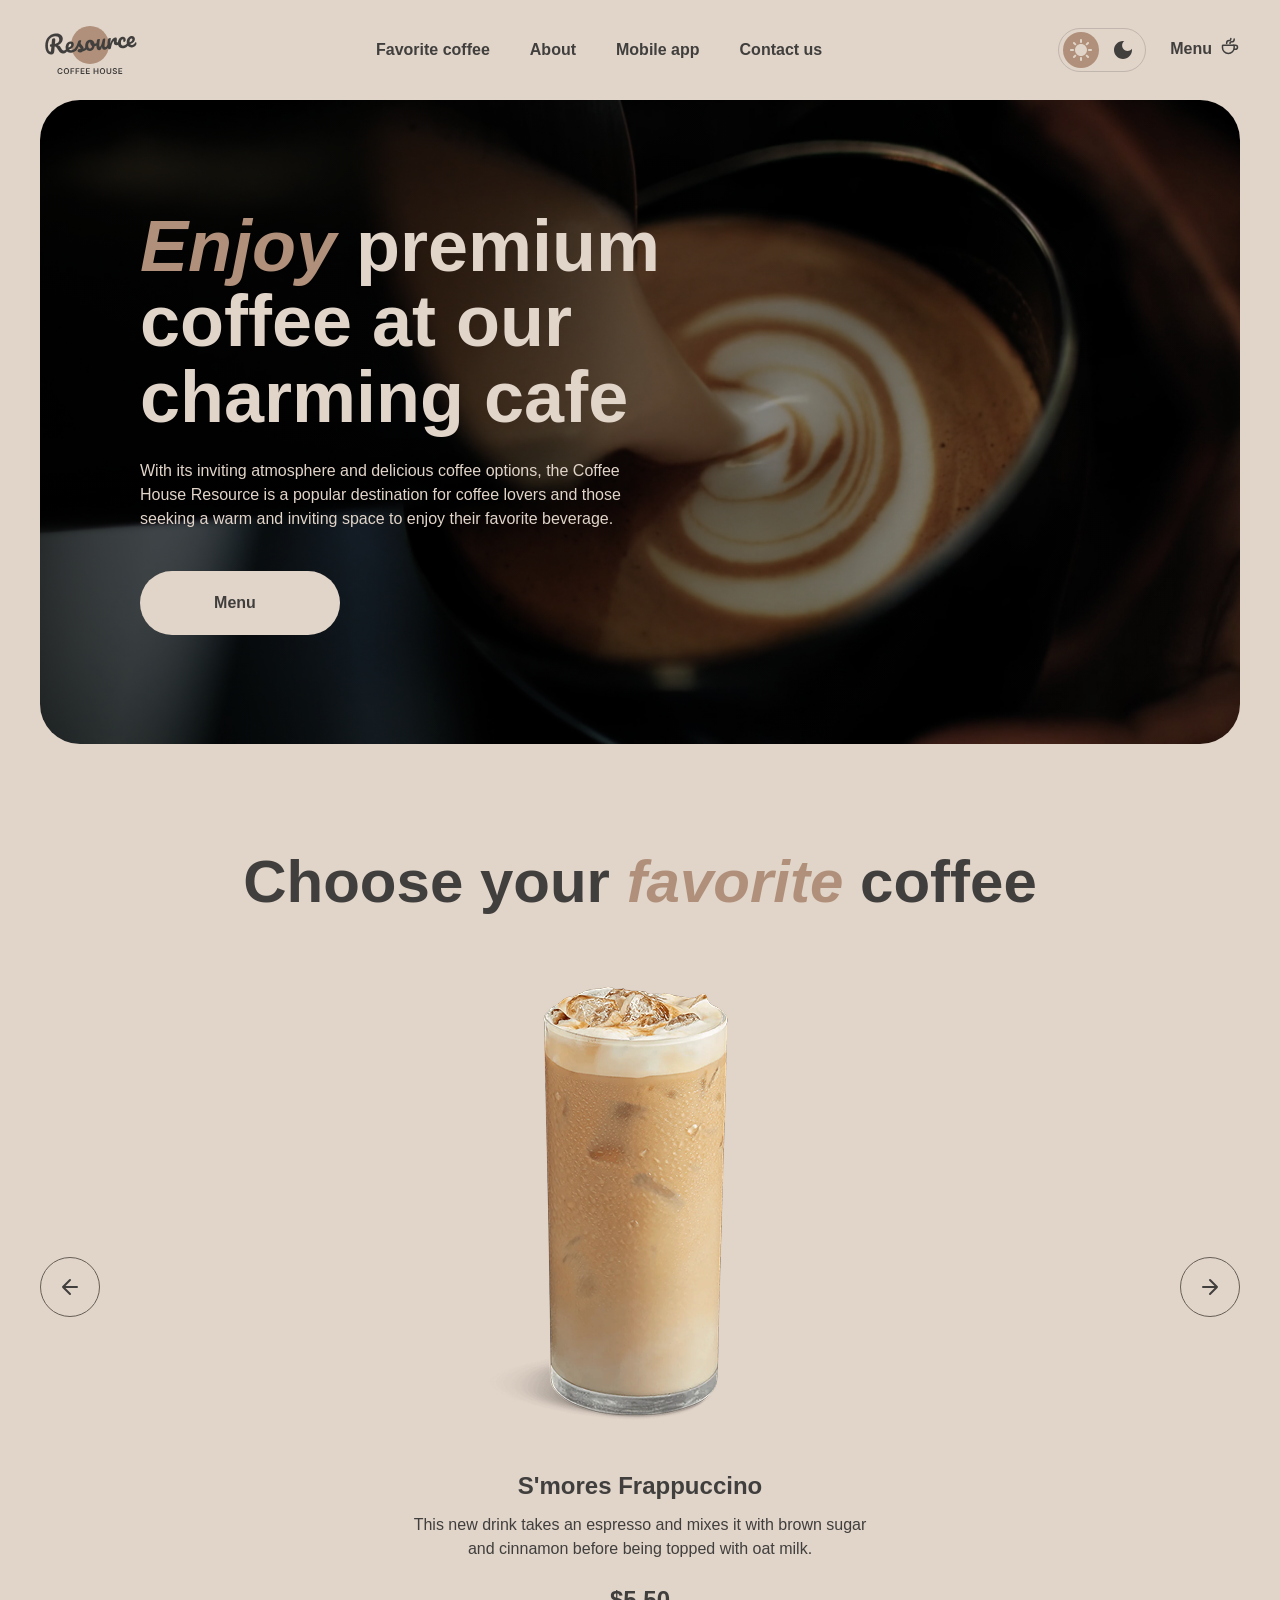
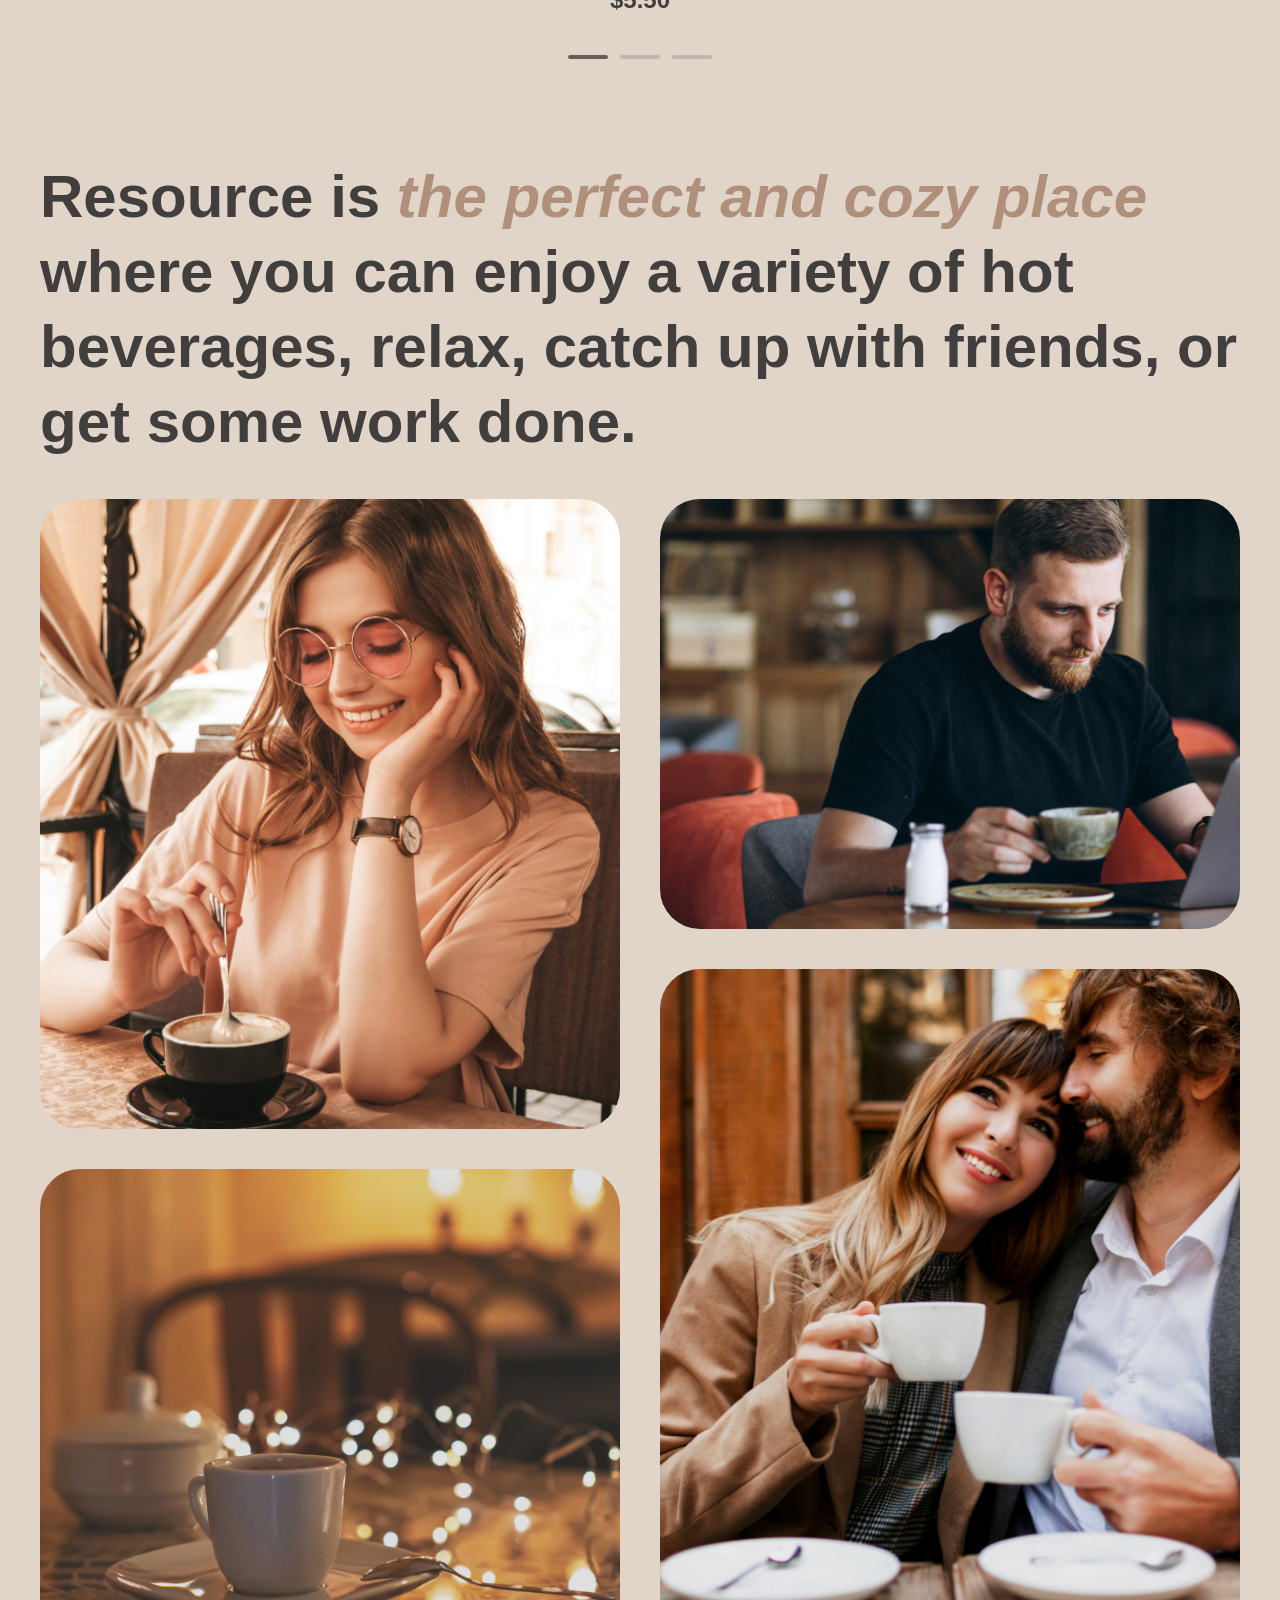
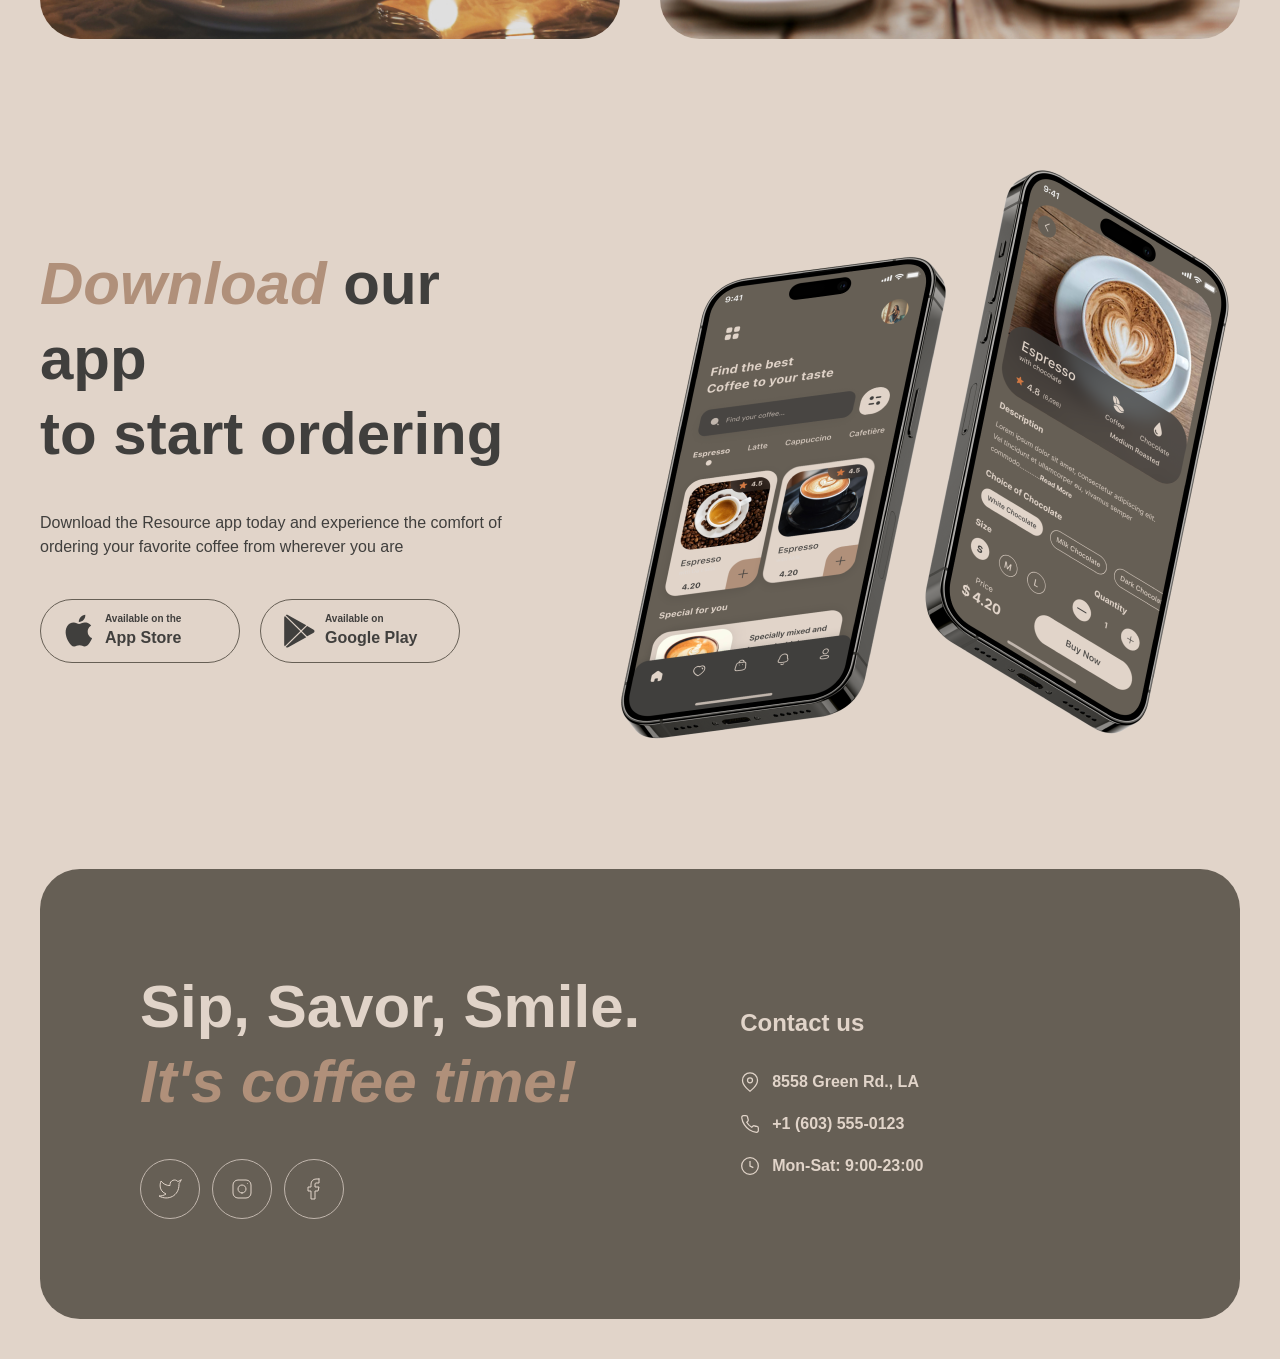
==== commit 05032917: "feat: add logic for toggle theme and update styles" ====
--- a/index.html
+++ b/index.html
@@ -9,9 +9,7 @@
 </head>
 <body>
   <header class="header">
-    <a href="#" class="header__logo">
-      <img src="./assets/logo.svg" alt="logo">
-    </a>
+    <a href="#" class="header__logo"></a>
     <nav class="header__nav">
       <ul class="nav__list">
         <li class="nav__item">
@@ -29,18 +27,25 @@
       </ul>
     </nav>
     <div class="header__actions">
-      <button class="theme-toggle" aria-label="theme-toggle">
+      <button class="theme-toggle" id="theme-toggle" aria-label="theme-toggle">
         <span class="theme-toggle__icon">
           <img src="./assets/Sun.svg" alt="sun" aria-hidden="true">
         </span>
         <span class="theme-toggle__icon">
-          <img src="./assets/Moon.svg" alt="Moon" aria-hidden="true">
+          <svg width="18" height="18" viewBox="0 0 18 18" fill="none" xmlns="http://www.w3.org/2000/svg" aria-hidden="true">
+            <path d="M9 0C4.03 0 0 4.03 0 9C0 13.97 4.03 18 9 18C13.97 18 18 13.97 18 9C18 8.54 17.96 8.08 17.9 7.64C16.92 9.01 15.32 9.9 13.5 9.9C10.52 9.9 8.1 7.48 8.1 4.5C8.1 2.69 8.99 1.08 10.36 0.0999999C9.92 0.0399999 9.46 0 9 0Z" fill="#403F3D"/>
+          </svg>
         </span>
       </button>
       <a href="menu.html" class="menu-btn">
         <span class="menu-btn__text">Menu</span>
         <span class="menu-btn__icon">
-          <img src="./assets/coffee-cup.svg" alt="coffee-cup" aria-hidden="true">
+          <svg width="20" height="20" viewBox="0 0 20 20" fill="none" xmlns="http://www.w3.org/2000/svg" aria-hidden="true">
+            <path d="M14.166 9.76667V11.6667C14.166 14.8883 11.5543 17.5 8.33268 17.5C5.11102 17.5 2.49935 14.8883 2.49935 11.6667V9.76667C2.49935 9.4353 2.76798 9.16667 3.09935 9.16667H13.566C13.8974 9.16667 14.166 9.4353 14.166 9.76667Z" stroke="#403F3D" stroke-width="1.5" stroke-linecap="round" stroke-linejoin="round"/>
+            <path d="M9.99935 7.49996C9.99935 6.66663 10.5946 5.83329 11.7851 5.83329C13.1 5.83329 14.166 4.7673 14.166 3.45234V2.91663" stroke="#403F3D" stroke-width="1.5" stroke-linecap="round" stroke-linejoin="round"/>
+            <path d="M6.66732 7.5V7.08333C6.66732 5.70262 7.78661 4.58333 9.16732 4.58333C10.0878 4.58333 10.834 3.83714 10.834 2.91667V2.5" stroke="#403F3D" stroke-width="1.5" stroke-linecap="round" stroke-linejoin="round"/>
+            <path d="M13.334 9.16663H15.4173C16.5679 9.16663 17.5007 10.0994 17.5007 11.25C17.5007 12.4006 16.5679 13.3333 15.4173 13.3333H14.1673" stroke="#403F3D" stroke-width="1.5" stroke-linecap="round" stroke-linejoin="round"/>
+          </svg>
         </span>
       </a>
       <button class="burger-btn">
@@ -63,7 +68,13 @@
         <a href="menu.html" class="hero__btn btn-menu">
           <span class="btn-menu__text">Menu</span>
           <span class="btn-menu__icon">
-            <img src="./assets/coffee-cup.svg" alt="coffee-cup" aria-hidden="true">
+            <!-- <img src="./assets/coffee-cup.svg" alt="coffee-cup" aria-hidden="true"> -->
+            <svg width="20" height="20" viewBox="0 0 20 20" fill="none" xmlns="http://www.w3.org/2000/svg" aria-hidden="true">
+              <path d="M14.166 9.76667V11.6667C14.166 14.8883 11.5543 17.5 8.33268 17.5C5.11102 17.5 2.49935 14.8883 2.49935 11.6667V9.76667C2.49935 9.4353 2.76798 9.16667 3.09935 9.16667H13.566C13.8974 9.16667 14.166 9.4353 14.166 9.76667Z" stroke="#403F3D" stroke-width="1.5" stroke-linecap="round" stroke-linejoin="round"/>
+              <path d="M9.99935 7.49996C9.99935 6.66663 10.5946 5.83329 11.7851 5.83329C13.1 5.83329 14.166 4.7673 14.166 3.45234V2.91663" stroke="#403F3D" stroke-width="1.5" stroke-linecap="round" stroke-linejoin="round"/>
+              <path d="M6.66732 7.5V7.08333C6.66732 5.70262 7.78661 4.58333 9.16732 4.58333C10.0878 4.58333 10.834 3.83714 10.834 2.91667V2.5" stroke="#403F3D" stroke-width="1.5" stroke-linecap="round" stroke-linejoin="round"/>
+              <path d="M13.334 9.16663H15.4173C16.5679 9.16663 17.5007 10.0994 17.5007 11.25C17.5007 12.4006 16.5679 13.3333 15.4173 13.3333H14.1673" stroke="#403F3D" stroke-width="1.5" stroke-linecap="round" stroke-linejoin="round"/>
+            </svg>
           </span>
         </a>
       </div>
@@ -277,5 +288,6 @@
       </div>
     </div>
   </footer>
+  <script src="index.js"></script>
 </body>
 </html>
--- a/style.css
+++ b/style.css
@@ -7,19 +7,44 @@
 }
 
 :root {
-  --bg-color-inverse: #E1D4C9;
-  --tx-color-dark: #403F3D;
+  --logo: url('./assets/logo.svg');
+
+  --tx-color-primary: #403F3D;
+  --tx-color-inverse: #E1D4C9;
   --tx-color-accent: #B0907A;
-  --border-primary: #C1B6AD;
-  --border-container: #665F55;
+
+  --bg-color-page: #E1D4C9;
+  --bg-color-container: #665F55;
+  --bg-color-overlay: #403F3D80;
+
+  --bd-color-primary: #C1B6AD;
+  --bd-color-inverse: #665F55;
+
   --font-main: 'Inter', sans-serif;
+}
+
+body.dark-theme {
+  --logo: url('./assets/logo_dark.svg');
+
+  --tx-color-primary: #E1D4C9;
+
+  --bg-color-page: #292826;
+  --bg-color-container: #403F3D;
+  --bg-color-overlay: #29282680;
+
+  --bd-color-primary: #665F55;
+  --bd-color-inverse: #C1B6AD;
+}
+
+html {
+  scroll-behavior: smooth;
 }
 
 body {
   margin: 0;
   font-family: var(--font-main);
-  color: var(--tx-color-dark);
-  background: var(--bg-color-inverse);
+  color: var(--tx-color-primary);
+  background: var(--bg-color-page);
 }
 
 .header,
@@ -35,6 +60,17 @@
   justify-content: space-between;
 }
 
+.header__logo {
+  width: 100px;
+  height: 60px;
+  background-image: var(--logo);
+  background-size: cover;
+  background-position: center;
+  background-repeat: no-repeat;
+  box-sizing: border-box;
+  stroke: #fff;
+}
+
 .nav__list {
   display: flex;
   gap: 40px;
@@ -47,7 +83,7 @@
 .menu-btn {
   padding: 5px 0;
   text-decoration: none;
-  color: var(--tx-color-dark);
+  color: var(--tx-color-primary);
   font-weight: 600;
   font-size: 16px;
   line-height: 150%;
@@ -57,8 +93,7 @@
 
 .nav__link:hover,
 .menu-btn:hover {
-  color: var(--tx-color-accent);
-  border-bottom-color: var(--tx-color-dark);
+  border-bottom-color: var(--tx-color-primary);
 }
 
 .header__actions {
@@ -67,13 +102,12 @@
   gap: 24px;
 }
 
-/* Theme switcher (capsule) */
 .theme-toggle {
   width: 88px;
   height: 44px;
   border-radius: 100px;
-  border: 1px solid var(--border-primary);
-  background-color: var(--color-bg-toggle);
+  border: 1px solid var(--bd-color-primary);
+  background-color: transparent;
   display: flex;
   align-items: center;
   justify-content: space-between;
@@ -89,20 +123,30 @@
   align-items: center;
   justify-content: center;
   z-index: 2;
-}
-
-/* Simulation of an active circle for switching the theme */
-.theme-toggle::before {
-  content: '';
-  position: absolute;
-  left: 4px;
-  top: 3px;
-  width: 36px;
-  height: 36px;
+  border-radius: 50%;
+}
+
+.theme-toggle__icon:first-child,
+.dark-theme .theme-toggle__icon:last-child,
+.dark-theme .theme-toggle:hover .theme-toggle__icon:last-child {
   background-color: var(--tx-color-accent);
-  border-radius: 50%;
-  transition: transform 0.3s ease;
-  z-index: 1;
+}
+
+.dark-theme .theme-toggle__icon:first-child {
+  background-color: transparent;
+}
+
+.theme-toggle:hover .theme-toggle__icon:last-child {
+  background-color: var(--bd-color-inverse);
+}
+
+.theme-toggle:hover .theme-toggle__icon:last-child path,
+.dark-theme .theme-toggle__icon:last-child path {
+  fill: var(--tx-color-inverse);
+}
+
+.dark-theme .theme-toggle:hover .theme-toggle__icon:first-child {
+  background-color: var(--bg-color-container);
 }
 
 .menu-btn {
@@ -121,7 +165,7 @@
   cursor: pointer;
   width: 44px;
   height: 44px;
-  border: 1px solid var(--tx-color-dark);
+  border: 1px solid var(--tx-color-primary);
   border-radius: 50%;
   transition: background-color 0.3s ease, border-color 0.3s ease;
 }
@@ -140,7 +184,7 @@
   left: 0;
   width: 100%;
   height: 1.5px;
-  background-color: var(--tx-color-dark);
+  background-color: var(--tx-color-primary);
   border-radius: 100px;
   transition: transform 0.3s ease, top 0.3s ease, bottom 0.3s ease;
 }
@@ -179,13 +223,13 @@
   display: flex;
   flex-direction: column;
   align-items: flex-start;
+  color: var(--tx-color-inverse);
 }
 
 .hero__title {
   font-size: 72px;
   line-height: 1.05;
   font-weight: 600;
-  color: #ffffff;
   margin: 0 0 24px 0;
   align-self: stretch;
 }
@@ -194,7 +238,6 @@
   font-size: 16px;
   line-height: 1.5;
   font-weight: 400;
-  color: #F8F1EB;
   margin: 0 0 40px 0;
 }
 
@@ -215,8 +258,8 @@
   gap: 10px;
   width: 200px;
   height: 64px;
-  background-color: var(--bg-color-inverse);
-  color: var(--tx-color-dark);
+  background-color: var(--bg-color-page);
+  color: var(--tx-color-primary);
   font-size: 16px;
   font-weight: 600;
   text-decoration: none;
@@ -235,6 +278,11 @@
   transition: transform 0.5s ease;
   transform: translateX(0);
   width: 20px;
+}
+
+.btn-menu__icon path,
+.menu-btn path {
+  stroke: var(--tx-color-primary);
 }
 
 .btn-menu:active {
@@ -256,7 +304,7 @@
   font-size: 60px;
   font-weight: 600;
   line-height: 125%;
-  color: var(--tx-color-dark);
+  color: var(--tx-color-primary);
   text-align: center;
   margin-bottom: 40px;
 }
@@ -264,7 +312,7 @@
 .hero__title--accent,
 .coffee-slider__title--accent,
 .about-us__title--accent,
-.download-app__title--accen,
+.download-app__title--accent,
 .footer__heading--accent,
 .menu__title--accent {
   color: var(--tx-color-accent);
@@ -286,9 +334,9 @@
   width: 60px;
   height: 60px;
   border-radius: 50%;
-  border: 1px solid var(--border-container);
+  border: 1px solid var(--bg-color-container);
   background-color: transparent;
-  color: var(--border-container);
+  color: var(--tx-color-primary);
   display: flex;
   align-items: center;
   justify-content: center;
@@ -302,12 +350,16 @@
 
 .coffee-slider__arrow:hover,
 .btn-refresh:hover {
-  background-color: var(--border-container);
-  color: var(--bg-color-inverse);
+  background-color: var(--bg-color-container);
+  color: var(--tx-color-inverse);
+}
+
+.btn-refresh path {
+  stroke: var(--tx-color-primary);
 }
 
 .btn-refresh:hover path {
-  stroke: var(--bg-color-inverse);
+  stroke: var(--tx-color-inverse);
 }
 
 .coffee-slider__viewport {
@@ -348,7 +400,7 @@
   display: flex;
   flex-direction: column;
   align-items: center;
-  color: var(--tx-color-dark);
+  color: var(--tx-color-primary);
 }
 
 .coffee-slide__title {
@@ -379,7 +431,7 @@
   padding: 0;
   width: 40px;
   height: 4px;
-  background-color: var(--border-primary);
+  background-color: var(--bd-color-primary);
   border: none;
   border-radius: 100px;
   cursor: pointer;
@@ -387,7 +439,7 @@
 }
 
 .pagination__bullet--active {
-  background-color: var(--border-container);
+  background-color: var(--bd-color-inverse);
 }
 
 .about-us {
@@ -491,25 +543,27 @@
   width: 200px;
   height: 64px;
   padding: 12px 20px;
-  border: 1px solid var(--border-container);
+  border: 1px solid var(--bd-color-inverse);
   border-radius: 100px;
   text-decoration: none;
-  color: var(--tx-color-dark);
+  color: var(--tx-color-primary);
   transition: background-color 0.2s ease, color 0.2s ease;
   box-sizing: border-box;
 }
 
 .app-btn:hover {
-  background-color: var(--tx-color-dark);
-  color: var(--bg-color-inverse);
+  border-color: var(--bg-color-container);
+  background-color: var(--bg-color-container);
+  color: var(--tx-color-inverse);
 }
 
 .app-btn__icon path {
   flex-shrink: 0;
+  fill: var(--tx-color-primary);
 }
 
 .app-btn:hover .app-btn__icon path {
-  fill: var(--bg-color-inverse);
+  fill: var(--tx-color-inverse);
 }
 
 .app-btn__text {
@@ -551,7 +605,7 @@
 
 .footer-container {
   margin: 0 40px;
-  background-color: var(--border-container);
+  background-color: var(--bg-color-container);
   border-radius: 40px;
   padding: 100px;
   font-family: var(--font-main);
@@ -571,7 +625,7 @@
   font-size: 60px;
   line-height: 1.25;
   line-height: 125%;
-  color: var(--bg-color-inverse);
+  color: var(--tx-color-inverse);
   margin: 0;
 }
 
@@ -583,23 +637,22 @@
 .socials__link {
   width: 60px;
   height: 60px;
-  border: 1px solid var(--border-primary);
+  border: 1px solid var(--bd-color-primary);
   border-radius: 50%;
   display: flex;
   align-items: center;
   justify-content: center;
-  color: var(--bg-color-inverse);
   text-decoration: none;
   transition: background-color 0.3s ease, color 0.3s ease, border-color 0.3s ease;
 }
 
 .socials__link:hover {
-  background-color: var(--bg-color-inverse);
-  border-color: var(--bg-color-inverse);
+  background-color: var(--bg-color-page);
+  border-color: var(--bg-color-page);
 }
 
 .socials__link:hover path {
-  stroke: var(--tx-color-dark);
+  stroke: var(--tx-color-primary);
 }
 
 .footer__contacts {
@@ -612,7 +665,7 @@
   font-size: 24px;
   font-weight: 600;
   line-height: 125%;
-  color: var(--bg-color-inverse);
+  color: var(--tx-color-inverse);
   margin: 0;
 }
 
@@ -631,14 +684,11 @@
   gap: 12px;
   border-bottom: 2px solid transparent;
   transition: color 0.2s ease, border-color 0.2s ease;
-}
-
-.contacts__icon {
-  color: var(--bg-color-inverse);
+  color: var(--tx-color-inverse);
 }
 
 .contacts__item:not(:last-child):hover {
-  border-bottom-color: var(--bg-color-inverse);
+  border-bottom-color: var(--tx-color-inverse);
 }
 
 .contacts__link,
@@ -646,7 +696,7 @@
   font-size: 16px;
   font-weight: 600;
   line-height: 150%;
-  color: var(--bg-color-inverse);
+  color: var(--tx-color-inverse);
   text-decoration: none;
 }
 
@@ -677,10 +727,10 @@
   height: 46px;
   padding: 8px;
   padding-right: 16px;
-  border: 1px solid var(--border-container);
+  border: 1px solid var(--bg-color-container);
   border-radius: 100px;
   background-color: transparent;
-  color: var(--tx-color-dark);
+  color: var(--tx-color-primary);
   font-size: 16px;
   line-height: 150%;
   font-weight: 600;
@@ -690,9 +740,9 @@
 
 .tabs__btn:hover,
 .tabs__btn--active {
-  background-color: var(--border-container);
-  color: var(--bg-color-inverse);
-  border-color: var(--border-container);
+  background-color: var(--bg-color-container);
+  color: var(--tx-color-inverse);
+  border-color: var(--bg-color-container);
 }
 
 .tabs__icon {
@@ -702,7 +752,7 @@
   width: 30px;
   height: 30px;
   border-radius: 50%;
-  background: var(--border-primary);
+  background: var(--bd-color-primary);
 }
 
 .tabs__icon img {
@@ -711,7 +761,7 @@
 
 .tabs__btn--active .tabs__icon,
 .tabs__btn:hover .tabs__icon {
-  background-color: var(--bg-color-inverse);
+  background-color: var(--bg-color-page);
 }
 
 .menu__grid {
@@ -723,7 +773,7 @@
 .product-card {
   display: flex;
   flex-direction: column;
-  border: 1px solid var(--border-primary);
+  border: 1px solid var(--bd-color-primary);
   border-radius: 40px;
   overflow: hidden;
   height: 100%;
@@ -757,7 +807,7 @@
   display: flex;
   flex-direction: column;
   flex-grow: 1;
-  color: var(--tx-color-dark);
+  color: var(--tx-color-primary);
   font-size: 24px;
   font-weight: 600;
   line-height: 125%;
@@ -778,8 +828,6 @@
   .menu__grid {
     grid-template-columns: repeat(3, 1fr);
   }
-
-
 }
 
 
@@ -808,6 +856,11 @@
     margin-top: 40px;
   }
 
+  .footer-container {
+    gap: 30px;
+    justify-content: space-between;
+    padding: 100px 60px;
+  }
 }
 
 @media (max-width: 930px) {
@@ -823,6 +876,11 @@
     max-width: 630px;
     height: 100%;
   }
+
+  .footer-container {
+    flex-direction: column;
+    align-items: flex-start;
+  }
 }
 
 @media (max-width: 840px) {
@@ -848,6 +906,10 @@
     padding: 100px 60px;
   }
 
+  .coffee-slider__body {
+    gap: 0;
+  }
+
   .about-us__grid {
     display: flex;
     flex-direction: column;
@@ -858,8 +920,130 @@
   }
 
   .footer-container {
+    padding: 100px 60px;
+  }
+}
+
+@media screen and (max-width: 730px) {
+  .menu__grid {
+    grid-template-columns: repeat(1, 1fr);
+  }
+}
+
+@media screen and (max-width: 700px) {
+
+  .hero,
+  .footer-container {
+    padding: 60px 40px;
+  }
+
+  .hero__title {
+    font-size: 52px;
+  }
+
+  .coffee-slider__title,
+  .about-us__title,
+  .download-app__title,
+  .menu__title,
+  .footer__heading {
+    font-size: 42px;
+  }
+
+  .coffee-slider__viewport,
+  .coffee-slider__slide,
+  .coffee-slide__image {
+    max-width: 348px;
+  }
+
+  .coffee-slide__image-wrapper {
+    height: 100%;
+  }
+
+  .phones__image {
+    max-width: 500px;
+  }
+
+  .footer-container {
+    gap: 60px;
+  }
+}
+
+@media screen and (max-width: 570px) {
+
+  .header {
+    padding: 20px 16px;
+  }
+
+  .phones__image {
+    max-width: 348px;
+    height: 100%;
+  }
+
+  .hero__title {
+    font-size: 42px;
+    line-height: 115%;
+  }
+
+  .hero {
+    align-items: flex-start;
+    margin: 0 16px;
+  }
+
+  .hero,
+  .footer-container {
+    padding: 60px 16px;
+  }
+
+  .hero__title,
+  .hero__description {
+    margin-bottom: 40px;
+  }
+
+  .coffee-slider {
+    margin: 100px 16px;
+  }
+
+  .coffee-slider__body {
+    justify-content: center;
+  }
+
+  .coffee-slider__arrow {
+    display: none;
+  }
+
+  .about-us {
+    padding: 0 16px;
+  }
+
+  .gallery__item {
+    height: 590px;
+  }
+
+  .download-app {
+    padding: 100px 16px;
+  }
+
+  .download-app__buttons {
     flex-direction: column;
-    align-items: flex-start;
-    padding: 100px 60px;
+  }
+
+  .footer-container {
+    margin: 0 16px;
+  }
+
+  .coffee-slider__title,
+  .about-us__title,
+  .download-app__title,
+  .menu__title,
+  .footer__heading {
+    font-size: 32px;
+  }
+
+  .menu {
+    padding: 0 16px 100px;
+  }
+
+  .tabs {
+    gap: 8px;
   }
 }
